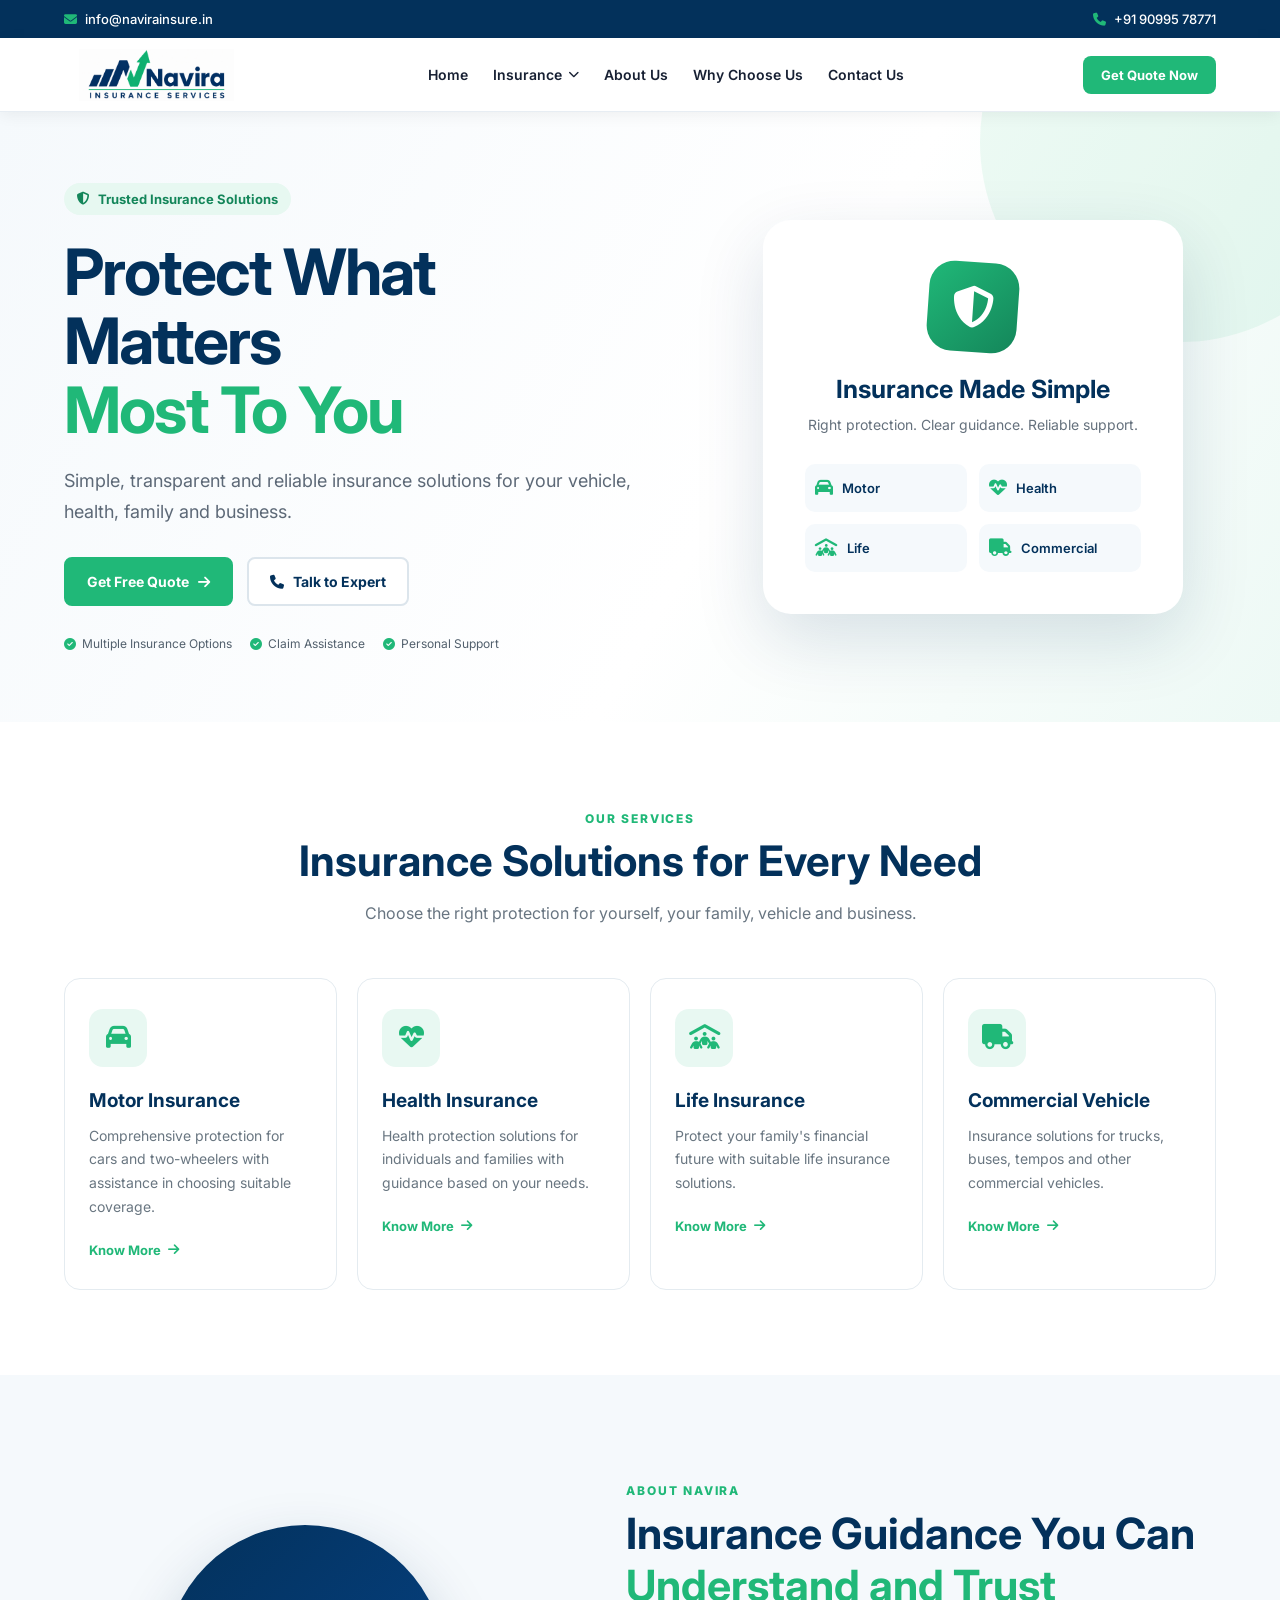
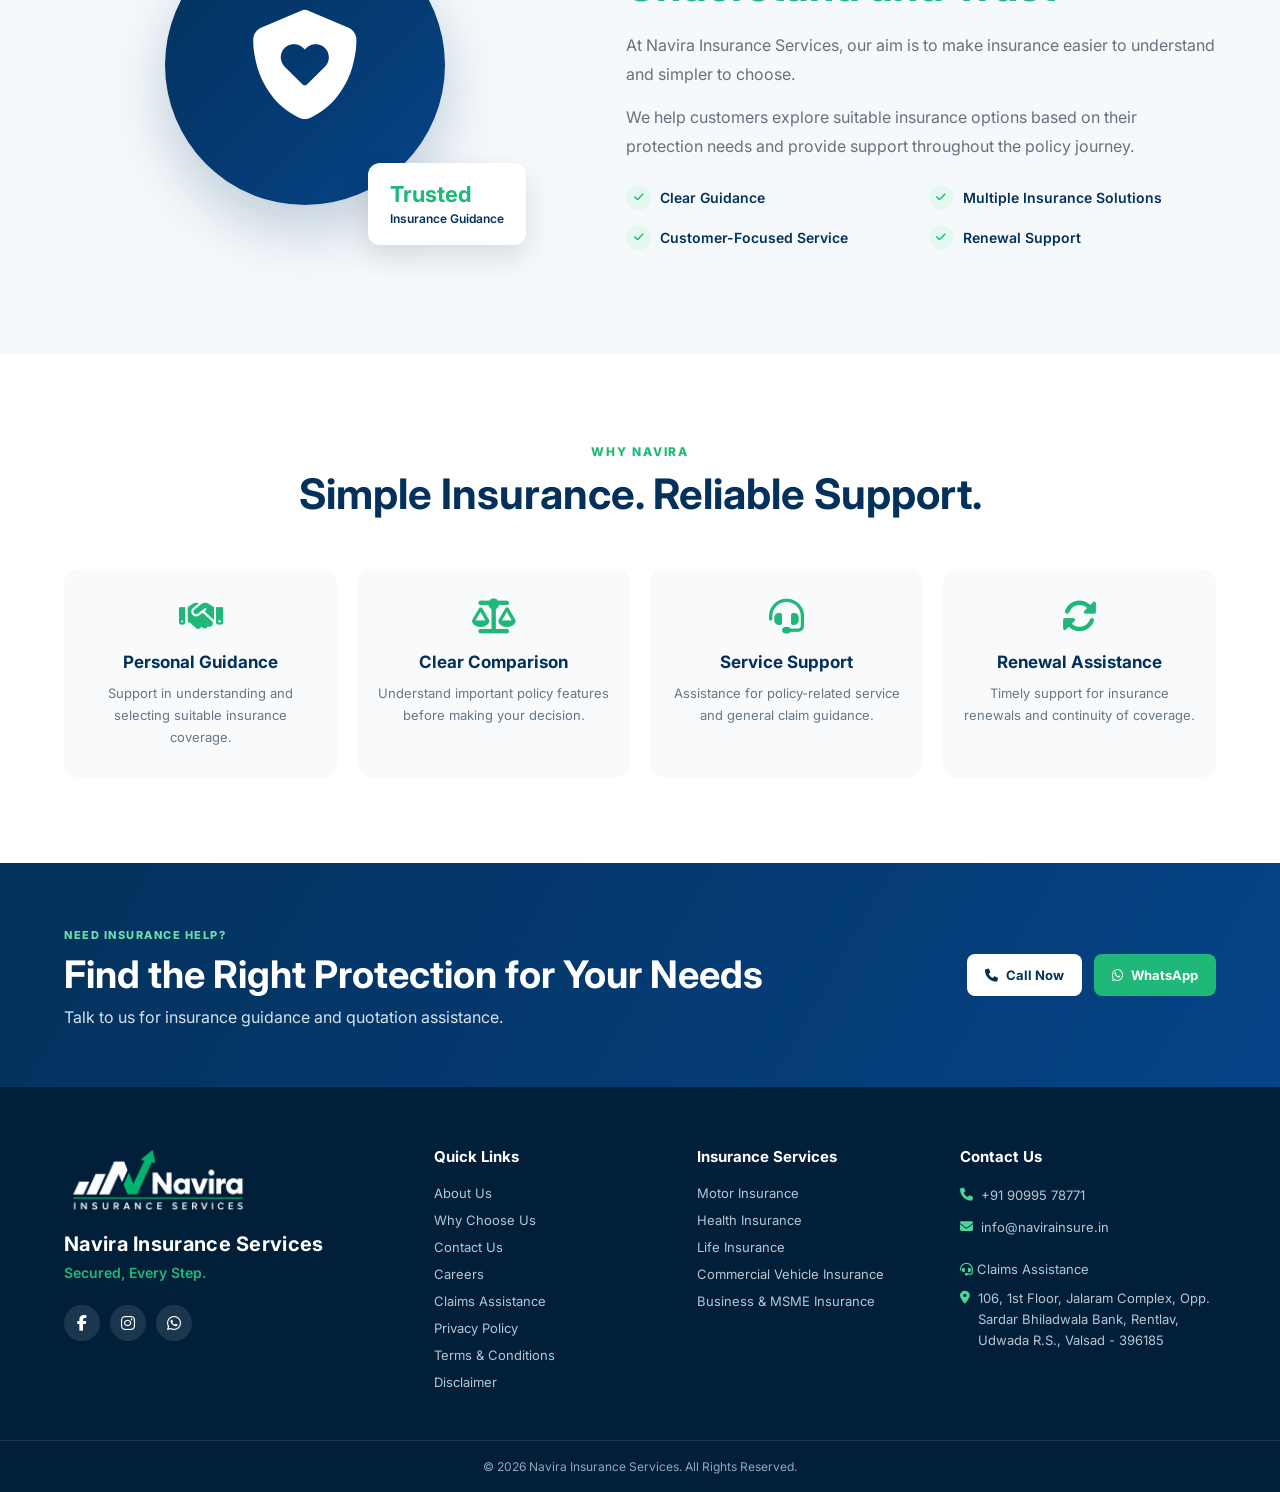
==== index.html @ 05fbe4e9 "Update index.html" ====
<!DOCTYPE html>
<html lang="en">

<head>

  <meta charset="UTF-8">

  <meta
    name="viewport"
    content="width=device-width, initial-scale=1.0"
  >

  <title>
    Navira Insurance | Secured, Every Step.
  </title>

  <meta
    name="description"
    content="Navira Insurance Services provides Motor, Health, Life and Commercial Vehicle Insurance solutions."
  >


  <!-- Google Font -->

  <link
    href="https://fonts.googleapis.com/css2?family=Inter:wght@400;500;600;700;800&display=swap"
    rel="stylesheet"
  >


  <!-- Font Awesome -->

  <link
    rel="stylesheet"
    href="https://cdnjs.cloudflare.com/ajax/libs/font-awesome/6.6.0/css/all.min.css"
  >

<link rel="icon"
      type="image/png"
      href="images/favicon.png">

  <!-- CSS -->

  <link
    rel="stylesheet"
    href="css/style.css"
  >

</head>


<body>


<!-- ==================================================
     FIXED HEADER WRAPPER
================================================== -->

<div class="header-wrapper">


  <!-- TOP CONTACT BAR -->

  <div class="topbar">

    <div class="container topbar-inner">


      <a
        href="mailto:info@navirainsure.in"
        class="top-contact"
      >

        <i class="fa-solid fa-envelope"></i>

        <span>
          info@navirainsure.in
        </span>

      </a>


      <a
        href="tel:+919099578771"
        class="top-contact"
      >

        <i class="fa-solid fa-phone"></i>

        <span>
          +91 90995 78771
        </span>

      </a>


    </div>

  </div>



  <!-- MAIN HEADER -->

  <header class="main-header">

    <div class="container navbar">


      <!-- LOGO -->

      <a href="index.html" class="logo">
<img src="images/navira_header_logo.png" alt="Navira Insurance Services">
 </a>



      <!-- NAVIGATION -->

      <nav class="nav-links" id="navLinks">


        <a href="index.html">
          Home
        </a>



        <!-- INSURANCE DROPDOWN -->

        <div class="nav-dropdown">


          <button class="dropdown-title">

            Insurance

            <i class="fa-solid fa-chevron-down"></i>

          </button>


          <div class="dropdown-menu">

            <a href="motor-insurance.html">
              Motor Insurance
            </a>

            <a href="health-insurance.html">
              Health Insurance
            </a>

            <a href="life-insurance.html">
              Life Insurance
            </a>

            <a href="commercial-vehicle-insurance">
              Commercial Vehicle Insurance
            </a>

<a href="business-insurance">
              Business Insurance
            </a>

          </div>


        </div>



        <a href="about.html">
          About Us
        </a>


        <a href="why-choose-us.html">
          Why Choose Us
        </a>


        <a href="contact.html">
          Contact Us
        </a>


      </nav>



      <!-- RIGHT SIDE -->

      <div class="header-actions">


        <button
          class="quote-btn"
          id="openQuote"
        >

          Get Quote Now

        </button>


        <button
          class="menu-btn"
          id="menuBtn"
          aria-label="Open Menu"
        >

          <i class="fa-solid fa-bars"></i>

        </button>


      </div>


    </div>

  </header>


</div>



<!-- MOBILE OVERLAY -->

<div
  class="menu-overlay"
  id="menuOverlay"
></div>



<!-- ==================================================
     HERO SECTION
================================================== -->

<section
  class="hero"
  id="home"
>


  <div class="container hero-container">


    <!-- HERO TEXT -->

    <div class="hero-content">


      <div class="hero-badge">

        <i class="fa-solid fa-shield-halved"></i>

        Trusted Insurance Solutions

      </div>


      <h1>

        Protect What Matters

        <span>
          Most To You
        </span>

      </h1>


      <p>

        Simple, transparent and reliable insurance solutions
        for your vehicle, health, family and business.

      </p>



      <div class="hero-buttons">


        <button
          class="primary-btn"
          id="heroQuoteBtn"
        >

          Get Free Quote

          <i class="fa-solid fa-arrow-right"></i>

        </button>


        <a
          href="tel:+919099578771"
          class="secondary-btn"
        >

          <i class="fa-solid fa-phone"></i>

          Talk to Expert

        </a>


      </div>



      <!-- TRUST ITEMS -->

      <div class="hero-trust">


        <div>

          <i class="fa-solid fa-circle-check"></i>

          Multiple Insurance Options

        </div>


        <div>

          <i class="fa-solid fa-circle-check"></i>

          Claim Assistance

        </div>


        <div>

          <i class="fa-solid fa-circle-check"></i>

          Personal Support

        </div>


      </div>


    </div>



    <!-- HERO VISUAL -->

    <div class="hero-visual">


      <div class="shield-card">

        <div class="shield-icon">

          <i class="fa-solid fa-shield-halved"></i>

        </div>


        <h2>
          Insurance Made Simple
        </h2>


        <p>
          Right protection. Clear guidance. Reliable support.
        </p>


        <div class="mini-features">


          <div>

            <i class="fa-solid fa-car"></i>

            <span>Motor</span>

          </div>


          <div>

            <i class="fa-solid fa-heart-pulse"></i>

            <span>Health</span>

          </div>


          <div>

            <i class="fa-solid fa-people-roof"></i>

            <span>Life</span>

          </div>


          <div>

            <i class="fa-solid fa-truck"></i>

            <span>Commercial</span>

          </div>


        </div>


      </div>


    </div>


  </div>


</section>



<!-- ==================================================
     INSURANCE SERVICES
================================================== -->

<section class="services-section" id="services">


  <div class="container">


    <div class="section-heading">


      <span>
        OUR SERVICES
      </span>


      <h2>
        Insurance Solutions for Every Need
      </h2>


      <p>
        Choose the right protection for yourself,
        your family, vehicle and business.
      </p>


    </div>



    <div class="service-grid">


      <!-- MOTOR -->

      <div class="service-card" id="motor">


        <div class="service-icon">

          <i class="fa-solid fa-car"></i>

        </div>


        <h3>
          Motor Insurance
        </h3>


        <p>
          Comprehensive protection for cars and two-wheelers
          with assistance in choosing suitable coverage.
        </p>


        <a href="#contact">

          Know More

          <i class="fa-solid fa-arrow-right"></i>

        </a>


      </div>



      <!-- HEALTH -->

      <div class="service-card" id="health">


        <div class="service-icon">

          <i class="fa-solid fa-heart-pulse"></i>

        </div>


        <h3>
          Health Insurance
        </h3>


        <p>
          Health protection solutions for individuals
          and families with guidance based on your needs.
        </p>


        <a href="#contact">

          Know More

          <i class="fa-solid fa-arrow-right"></i>

        </a>


      </div>



      <!-- LIFE -->

      <div class="service-card" id="life">


        <div class="service-icon">

          <i class="fa-solid fa-people-roof"></i>

        </div>


        <h3>
          Life Insurance
        </h3>


        <p>
          Protect your family's financial future
          with suitable life insurance solutions.
        </p>


        <a href="#contact">

          Know More

          <i class="fa-solid fa-arrow-right"></i>

        </a>


      </div>



      <!-- COMMERCIAL -->

      <div class="service-card" id="commercial">


        <div class="service-icon">

          <i class="fa-solid fa-truck"></i>

        </div>


        <h3>
          Commercial Vehicle
        </h3>


        <p>
          Insurance solutions for trucks, buses,
          tempos and other commercial vehicles.
        </p>


        <a href="#contact">

          Know More

          <i class="fa-solid fa-arrow-right"></i>

        </a>


      </div>


    </div>


  </div>


</section>



<!-- ==================================================
     ABOUT SECTION
================================================== -->

<section class="about-section" id="about">


  <div class="container about-container">


    <div class="about-visual">


      <div class="about-shield">

        <i class="fa-solid fa-shield-heart"></i>

      </div>


      <div class="experience-card">

        <strong>
          Trusted
        </strong>

        <span>
          Insurance Guidance
        </span>

      </div>


    </div>



    <div class="about-content">


      <span class="small-title">
        ABOUT NAVIRA
      </span>


      <h2>

        Insurance Guidance You Can

        <span>
          Understand and Trust
        </span>

      </h2>


      <p>

        At Navira Insurance Services, our aim is to make
        insurance easier to understand and simpler to choose.

      </p>


      <p>

        We help customers explore suitable insurance options
        based on their protection needs and provide support
        throughout the policy journey.

      </p>



      <div class="about-points">


        <div>

          <i class="fa-solid fa-check"></i>

          Clear Guidance

        </div>


        <div>

          <i class="fa-solid fa-check"></i>

          Multiple Insurance Solutions

        </div>


        <div>

          <i class="fa-solid fa-check"></i>

          Customer-Focused Service

        </div>


        <div>

          <i class="fa-solid fa-check"></i>

          Renewal Support

        </div>


      </div>


    </div>


  </div>


</section>



<!-- ==================================================
     WHY CHOOSE US
================================================== -->

<section class="why-section" id="why-us">


  <div class="container">


    <div class="section-heading">


      <span>
        WHY NAVIRA
      </span>


      <h2>
        Simple Insurance. Reliable Support.
      </h2>


    </div>



    <div class="why-grid">


      <div class="why-card">

        <i class="fa-solid fa-handshake"></i>

        <h3>
          Personal Guidance
        </h3>

        <p>
          Support in understanding and selecting
          suitable insurance coverage.
        </p>

      </div>



      <div class="why-card">

        <i class="fa-solid fa-scale-balanced"></i>

        <h3>
          Clear Comparison
        </h3>

        <p>
          Understand important policy features
          before making your decision.
        </p>

      </div>



      <div class="why-card">

        <i class="fa-solid fa-headset"></i>

        <h3>
          Service Support
        </h3>

        <p>
          Assistance for policy-related service
          and general claim guidance.
        </p>

      </div>



      <div class="why-card">

        <i class="fa-solid fa-rotate"></i>

        <h3>
          Renewal Assistance
        </h3>

        <p>
          Timely support for insurance renewals
          and continuity of coverage.
        </p>

      </div>


    </div>


  </div>


</section>



<!-- ==================================================
     CTA SECTION
================================================== -->

<section class="cta-section" id="contact">


  <div class="container cta-container">


    <div>


      <span>
        NEED INSURANCE HELP?
      </span>


      <h2>
        Find the Right Protection for Your Needs
      </h2>


      <p>
        Talk to us for insurance guidance and quotation assistance.
      </p>


    </div>



    <div class="cta-actions">


      <a
        href="tel:+919099578771"
        class="cta-call"
      >

        <i class="fa-solid fa-phone"></i>

        Call Now

      </a>


      <a
        href="https://wa.me/919099578771"
        class="cta-whatsapp"
      >

        <i class="fa-brands fa-whatsapp"></i>

        WhatsApp

      </a>


    </div>


  </div>


</section>



<!-- ==================================================
     FOOTER
================================================== -->

<footer class="footer">


  <div class="container footer-grid">


    <div class="footer-brand">


      <div class="footer-logo">
<img src="images/navira_footer_logo.png" alt="Navira Insurance Services">
      </div>

      <div class="footer-business-info">
        <h3>Navira Insurance Services</h3>
        <p class="footer-tagline">
          Secured, Every Step.
        </p>
      </div>


      <div class="social-links">


        <a href="https://facebook.com/navirainsure" aria-label="Facebook">

          <i class="fa-brands fa-facebook-f"></i>

        </a>


        <a href="https://instagram.com/navirainsure" aria-label="Instagram">

          <i class="fa-brands fa-instagram"></i>

        </a>


        <a
          href="https://wa.me/919099578771"
          aria-label="WhatsApp"
        >

          <i class="fa-brands fa-whatsapp"></i>

        </a>


      </div>


    </div>



    <div class="footer-column">


      <h3>
        Quick Links
      </h3>


      <a href="about.html">
        About Us
      </a>

      <a href="why-choose-us.html">
        Why Choose Us
      </a>

       <a href="contact.html">
        Contact Us
      </a>

      <a href="#career">
        Careers
      </a>

      <a href="claims-assistance.html">
        Claims Assistance
      </a>

      <a href=privacy-policy.html>
        Privacy Policy
      </a>

      <a href="terms-conditions.html">
        Terms & Conditions
      </a>

      <a href="disclaimer.html">
        Disclaimer
      </a>

    </div>

    <div class="footer-column">


      <h3>
        Insurance Services
      </h3>


      <a href="motor-insurance.html">
        Motor Insurance
      </a>

      <a href="health-insurance.html">
        Health Insurance
      </a>

      <a href="life-insurance.html">
        Life Insurance
      </a>

      <a href="commercial-vehicle-insurance.html">
        Commercial Vehicle Insurance
      </a>

      <a href="business-insurance.html">
        Business & MSME Insurance
      </a>

    </div>



    <div class="footer-column contact-column">


      <h3>
        Contact Us
      </h3>


      <p>

        <i class="fa-solid fa-phone"></i>

        +91 90995 78771

      </p>


      <p>

        <i class="fa-solid fa-envelope"></i>

        info@navirainsure.in

      </p>

      </p><a href="claims-assistance.html">

        <i class="fa-solid fa-headset"></i>

        Claims Assistance

      </a>

      <p>

        <i class="fa-solid fa-location-dot"></i>

        106, 1st Floor, Jalaram Complex, Opp. Sardar Bhiladwala Bank,
Rentlav, Udwada R.S., Valsad - 396185
      </p>

    </div>

    </div>

  <div class="footer-bottom">

    <div class="container">

      © 2026 Navira Insurance Services. All Rights Reserved.

    </div>

  </div>


</footer>



<!-- ==================================================
     QUOTE POPUP
================================================== -->

<div class="quote-popup" id="quotePopup">


  <div class="quote-box">


    <button
      class="close-popup"
      id="closeQuote"
    >

      <i class="fa-solid fa-xmark"></i>

    </button>


    <div class="popup-icon">

      <i class="fa-solid fa-shield-halved"></i>

    </div>


    <h2>
      Get Insurance Quote
    </h2>


    <p>
      Enter your details and insurance requirement.
    </p>



    <form id="quoteForm">


      <input
        type="text"
        placeholder="Full Name"
        required
      >


      <input
        type="tel"
        placeholder="Mobile Number"
        required
      >


      <select required>

        <option value="">
          Select Insurance Type
        </option>

        <option>
          Motor Insurance
        </option>

        <option>
          Health Insurance
        </option>

        <option>
          Life Insurance
        </option>

        <option>
          Commercial Vehicle Insurance
        </option>

      </select>


      <textarea
        placeholder="Message"
        rows="4"
      ></textarea>


      <button
        type="submit"
        class="submit-btn"
      >

        Submit Request

      </button>


    </form>


  </div>


</div>



<!-- JAVASCRIPT -->

<script src="js/main.js"></script>


</body>

  </html>
---- css/style.css ----
/* ==================================================
   RESET
================================================== */

* {
  margin: 0;
  padding: 0;
  box-sizing: border-box;
}


html {
  scroll-behavior: smooth;
  overflow-x: hidden;
}


body {
  font-family: "Inter", sans-serif;
  color: #172033;
  background: #ffffff;
  overflow-x: hidden;

  /* Fixed topbar + header space */
  padding-top: 112px;
}


body.menu-open {
  overflow: hidden;
}


.container {
  width: 90%;
  max-width: 1180px;
  margin: auto;
}


/* ==================================================
   COLORS

   Navy Blue : #03315b
   Logo Blue : #064387
   Green     : #20b878
   Light BG  : #f5f9fc
================================================== */


/* ==================================================
   FIXED HEADER
================================================== */

.header-wrapper {
  position: fixed;
  top: 0;
  left: 0;

  width: 100%;

  z-index: 2000;

  background: #ffffff;
}


/* ==================================================
   TOP BAR
================================================== */

.topbar {
  height: 38px;

  background: #03315b;

  display: flex;
  align-items: center;
}


.topbar-inner {
  height: 100%;

  display: flex;
  justify-content: space-between;
  align-items: center;
}


.top-contact {
  display: flex;
  align-items: center;
  gap: 8px;

  color: #ffffff;

  text-decoration: none;

  font-size: 13px;

  font-weight: 500;
}


.top-contact i {
  color: #20b878;
}


/* ==================================================
   MAIN HEADER
================================================== */

.main-header {
  height: 74px;

  background: #ffffff;

  border-bottom: 1px solid #e7edf3;

  box-shadow:
    0 3px 15px rgba(0, 0, 0, 0.06);
}


.navbar {
  height: 100%;

  display: flex;

  align-items: center;

  justify-content: space-between;

  gap: 25px;
}


/* ==================================================
   LOGO
================================================== */

.logo {
  display: flex;

  flex-direction: column;

  justify-content: center;

  text-decoration: none;

  line-height: 1;

  min-width: 185px;
}


.logo img {
  max-width: 190px;
  max-height: 52px;
  object-fit: contain;
}


.logo-main {
  color: #064387;

  font-size: 25px;

  font-weight: 800;

  letter-spacing: 1px;
}


.logo-sub {
  color: #20b878;

  font-size: 9px;

  font-weight: 700;

  letter-spacing: 1.8px;

  margin-top: 5px;
}


/* ==================================================
   NAVIGATION
================================================== */

.nav-links {
  display: flex;

  align-items: center;

  gap: 25px;
}


.nav-links > a,
.dropdown-title {
  color: #172033;

  font-size: 14px;

  font-weight: 600;

  text-decoration: none;

  background: none;

  border: none;

  font-family: inherit;

  cursor: pointer;

  transition: color 0.3s ease;
}


.nav-links > a:hover,
.dropdown-title:hover {
  color: #20b878;
}


/* ==================================================
   DROPDOWN
================================================== */

.nav-dropdown {
  position: relative;
}


.dropdown-title {
  display: flex;

  align-items: center;

  gap: 6px;
}


.dropdown-title i {
  font-size: 11px;

  transition: transform 0.3s ease;
}


.dropdown-menu {
  position: absolute;

  top: calc(100% + 22px);

  left: 0;

  min-width: 240px;

  padding: 8px;

  background: #ffffff;

  border: 1px solid #e6edf2;

  border-radius: 10px;

  box-shadow:
    0 12px 35px rgba(3, 49, 91, 0.14);

  opacity: 0;

  visibility: hidden;

  transform: translateY(8px);

  transition: 0.25s ease;
}


.dropdown-menu::before {
  content: "";

  position: absolute;

  top: -24px;

  left: 0;

  width: 100%;

  height: 24px;
}


.dropdown-menu a {
  display: block;

  padding: 11px 12px;

  color: #172033;

  font-size: 13px;

  font-weight: 500;

  text-decoration: none;

  border-radius: 6px;

  transition: 0.25s ease;
}


.dropdown-menu a:hover {
  background: #edf9f5;

  color: #20b878;

  padding-left: 16px;
}


@media (min-width: 769px) {

  .nav-dropdown:hover .dropdown-menu {
    opacity: 1;

    visibility: visible;

    transform: translateY(0);
  }


  .nav-dropdown:hover .dropdown-title i {
    transform: rotate(180deg);
  }

}


/* ==================================================
   HEADER ACTIONS
================================================== */

.header-actions {
  display: flex;

  align-items: center;

  gap: 12px;
}


.quote-btn {
  background: #20b878;

  color: #ffffff;

  border: none;

  padding: 11px 18px;

  border-radius: 8px;

  font-family: inherit;

  font-size: 13px;

  font-weight: 700;

  white-space: nowrap;

  cursor: pointer;

  transition: 0.3s ease;
}


.quote-btn:hover {
  background: #15945f;

  transform: translateY(-1px);
}


.menu-btn {
  display: none;

  background: transparent;

  border: none;

  color: #064387;

  font-size: 24px;

  cursor: pointer;
}


/* ==================================================
   MENU OVERLAY
================================================== */

.menu-overlay {
  position: fixed;

  inset: 0;

  background:
    rgba(0, 0, 0, 0.45);

  z-index: 1900;

  opacity: 0;

  visibility: hidden;

  transition: 0.3s ease;
}


.menu-overlay.active {
  opacity: 1;

  visibility: visible;
}


/* ==================================================
   HERO
================================================== */

.hero {
  min-height: 610px;

  display: flex;

  align-items: center;

  background:
    linear-gradient(
      120deg,
      #f5f9fc 0%,
      #ffffff 58%,
      #edf9f5 100%
    );

  padding: 70px 0;

  position: relative;

  overflow: hidden;
}


.hero::before {
  content: "";

  position: absolute;

  width: 400px;

  height: 400px;

  border-radius: 50%;

  background:
    rgba(32, 184, 120, 0.08);

  top: -170px;

  right: -100px;
}


.hero-container {
  display: grid;

  grid-template-columns: 1.1fr 0.9fr;

  align-items: center;

  gap: 70px;
}


.hero-content {
  position: relative;

  z-index: 2;
}


.hero-badge {
  display: inline-flex;

  align-items: center;

  gap: 8px;

  padding: 8px 13px;

  background: #e7f8f1;

  color: #14865a;

  border-radius: 50px;

  font-size: 13px;

  font-weight: 700;

  margin-bottom: 22px;
}


.hero-content h1 {
  font-size: clamp(42px, 5vw, 66px);

  line-height: 1.08;

  color: #03315b;

  letter-spacing: -2px;

  margin-bottom: 22px;
}


.hero-content h1 span {
  color: #20b878;

  display: block;
}


.hero-content > p {
  max-width: 600px;

  font-size: 18px;

  line-height: 1.7;

  color: #5d6977;

  margin-bottom: 30px;
}


.hero-buttons {
  display: flex;

  flex-wrap: wrap;

  gap: 14px;

  margin-bottom: 30px;
}


.primary-btn,
.secondary-btn {
  display: inline-flex;

  align-items: center;

  justify-content: center;

  gap: 9px;

  padding: 14px 21px;

  border-radius: 8px;

  font-family: inherit;

  font-size: 14px;

  font-weight: 700;

  cursor: pointer;

  text-decoration: none;

  transition: 0.3s ease;
}


.primary-btn {
  background: #20b878;

  color: #ffffff;

  border: 2px solid #20b878;
}


.primary-btn:hover {
  background: #15945f;

  border-color: #15945f;
}


.secondary-btn {
  background: #ffffff;

  color: #03315b;

  border: 2px solid #dce5ec;
}


.secondary-btn:hover {
  border-color: #20b878;

  color: #20b878;
}


.hero-trust {
  display: flex;

  flex-wrap: wrap;

  gap: 18px;
}


.hero-trust div {
  display: flex;

  align-items: center;

  gap: 6px;

  font-size: 12px;

  color: #52606d;
}


.hero-trust i {
  color: #20b878;
}


/* HERO VISUAL */

.hero-visual {
  display: flex;

  align-items: center;

  justify-content: center;
}


.shield-card {
  width: 100%;

  max-width: 420px;

  background: #ffffff;

  padding: 42px;

  border-radius: 28px;

  text-align: center;

  box-shadow:
    0 25px 70px rgba(3, 49, 91, 0.14);

  position: relative;
}


.shield-icon {
  width: 90px;

  height: 90px;

  margin: 0 auto 22px;

  display: flex;

  align-items: center;

  justify-content: center;

  border-radius: 25px;

  background:
    linear-gradient(
      135deg,
      #20b878,
      #14865a
    );

  color: #ffffff;

  font-size: 42px;

  transform: rotate(4deg);
}


.shield-card h2 {
  color: #03315b;

  font-size: 25px;

  margin-bottom: 10px;
}


.shield-card > p {
  color: #65717d;

  font-size: 14px;

  line-height: 1.6;

  margin-bottom: 28px;
}


.mini-features {
  display: grid;

  grid-template-columns:
    repeat(2, 1fr);

  gap: 12px;
}


.mini-features div {
  padding: 15px 10px;

  background: #f5f9fc;

  border-radius: 10px;

  display: flex;

  align-items: center;

  gap: 9px;

  color: #03315b;

  font-size: 13px;

  font-weight: 600;
}


.mini-features i {
  color: #20b878;

  font-size: 18px;
}


/* ==================================================
   COMMON SECTION
================================================== */

.services-section,
.why-section {
  padding: 85px 0;
}


.section-heading {
  text-align: center;

  max-width: 700px;

  margin: 0 auto 50px;
}


.section-heading > span,
.small-title {
  display: inline-block;

  color: #20b878;

  font-size: 12px;

  font-weight: 800;

  letter-spacing: 1.8px;

  margin-bottom: 10px;
}


.section-heading h2 {
  color: #03315b;

  font-size: clamp(30px, 4vw, 42px);

  line-height: 1.2;

  margin-bottom: 14px;
}


.section-heading p {
  color: #687581;

  line-height: 1.7;
}


/* ==================================================
   SERVICE CARDS
================================================== */

.services-section {
  background: #ffffff;
}


.service-grid {
  display: grid;

  grid-template-columns:
    repeat(4, 1fr);

  gap: 20px;
}


.service-card {
  background: #ffffff;

  border: 1px solid #e4ebf0;

  padding: 30px 24px;

  border-radius: 16px;

  transition: 0.3s ease;
}


.service-card:hover {
  transform: translateY(-7px);

  border-color: #bdebd8;

  box-shadow:
    0 18px 40px rgba(3, 49, 91, 0.1);
}


.service-icon {
  width: 58px;

  height: 58px;

  display: flex;

  align-items: center;

  justify-content: center;

  background: #e8f8f2;

  color: #20b878;

  border-radius: 14px;

  font-size: 25px;

  margin-bottom: 22px;
}


.service-card h3 {
  color: #03315b;

  font-size: 19px;

  margin-bottom: 12px;
}


.service-card p {
  color: #697681;

  font-size: 14px;

  line-height: 1.7;

  margin-bottom: 20px;
}


.service-card a {
  display: inline-flex;

  align-items: center;

  gap: 7px;

  color: #20b878;

  text-decoration: none;

  font-size: 13px;

  font-weight: 700;
}


/* ==================================================
   ABOUT
================================================== */

.about-section {
  padding: 90px 0;

  background: #f5f9fc;
}


.about-container {
  display: grid;

  grid-template-columns: 0.9fr 1.1fr;

  align-items: center;

  gap: 80px;
}


.about-visual {
  min-height: 400px;

  display: flex;

  align-items: center;

  justify-content: center;

  position: relative;
}


.about-shield {
  width: 280px;

  height: 280px;

  display: flex;

  align-items: center;

  justify-content: center;

  border-radius: 50%;

  background:
    linear-gradient(
      135deg,
      #03315b,
      #064387
    );

  color: #ffffff;

  font-size: 110px;

  box-shadow:
    0 25px 60px rgba(3, 49, 91, 0.22);
}


.experience-card {
  position: absolute;

  bottom: 20px;

  right: 20px;

  background: #ffffff;

  padding: 18px 22px;

  border-radius: 12px;

  box-shadow:
    0 12px 30px rgba(0, 0, 0, 0.12);
}


.experience-card strong {
  display: block;

  color: #20b878;

  font-size: 22px;
}


.experience-card span {
  color: #03315b;

  font-size: 12px;

  font-weight: 600;
}


.about-content h2 {
  color: #03315b;

  font-size: clamp(30px, 4vw, 43px);

  line-height: 1.2;

  margin-bottom: 20px;
}


.about-content h2 span {
  color: #20b878;
}


.about-content p {
  color: #65717d;

  line-height: 1.8;

  margin-bottom: 14px;
}


.about-points {
  display: grid;

  grid-template-columns:
    repeat(2, 1fr);

  gap: 15px;

  margin-top: 25px;
}


.about-points div {
  display: flex;

  align-items: center;

  gap: 9px;

  color: #03315b;

  font-size: 14px;

  font-weight: 600;
}


.about-points i {
  width: 25px;

  height: 25px;

  display: flex;

  align-items: center;

  justify-content: center;

  background: #e5f8f0;

  color: #20b878;

  border-radius: 50%;

  font-size: 11px;
}


/* ==================================================
   WHY US
================================================== */

.why-section {
  background: #ffffff;
}


.why-grid {
  display: grid;

  grid-template-columns:
    repeat(4, 1fr);

  gap: 20px;
}


.why-card {
  text-align: center;

  padding: 30px 20px;

  background: #f8fafc;

  border-radius: 15px;
}


.why-card > i {
  font-size: 35px;

  color: #20b878;

  margin-bottom: 18px;
}


.why-card h3 {
  color: #03315b;

  margin-bottom: 10px;

  font-size: 17px;
}


.why-card p {
  color: #697681;

  font-size: 13px;

  line-height: 1.7;
}


/* ==================================================
   CTA
================================================== */

.cta-section {
  padding: 60px 0;

  background:
    linear-gradient(
      120deg,
      #03315b,
      #064387
    );

  color: #ffffff;
}


.cta-container {
  display: flex;

  align-items: center;

  justify-content: space-between;

  gap: 40px;
}


.cta-container span {
  color: #68e0ae;

  font-size: 11px;

  font-weight: 800;

  letter-spacing: 1.5px;
}


.cta-container h2 {
  font-size: clamp(27px, 4vw, 38px);

  margin: 8px 0 10px;
}


.cta-container p {
  color: #d5e3ee;
}


.cta-actions {
  display: flex;

  gap: 12px;

  flex-shrink: 0;
}


.cta-call,
.cta-whatsapp {
  display: inline-flex;

  align-items: center;

  gap: 8px;

  padding: 13px 18px;

  border-radius: 8px;

  text-decoration: none;

  font-size: 13px;

  font-weight: 700;
}


.cta-call {
  background: #ffffff;

  color: #03315b;
}


.cta-whatsapp {
  background: #20b878;

  color: #ffffff;
}


/* ==================================================
   FOOTER
================================================== */

.footer {
  background: #021f3a;

  color: #ffffff;
}


.footer-grid {
  display: grid;

  grid-template-columns:
    1.5fr 1fr 1fr 1.2fr;

  gap: 50px;

  padding-top: 60px;

  padding-bottom: 50px;
}


.footer-logo {
  display: flex;

  flex-direction: column;

  margin-bottom: 18px;
}

.footer-logo img {
    width: 190px;
    height: auto;
    display: block;
    object-fit: contain;
}

.footer-business-info {
  margin-top: 18px;
}

.footer-business-info h3 {
  margin: 0;
  color: #ffffff;
  font-size: 20px;
  font-weight: 700;
  letter-spacing: 0.3px;
}

.footer-business-info .footer-tagline {
  margin: 4px 0 0;
  color: #20B878;
  font-size: 14px;
  font-weight: 600;
}

.footer-description {
  margin-top: 18px;
  color: #B9C6D0;
  line-height: 1.7;
}

.footer-brand p {
  color: #b7c6d3;

  font-size: 13px;

  line-height: 1.8;

  max-width: 320px;
}


.social-links {
  display: flex;

  gap: 10px;

  margin-top: 20px;
}


.social-links a {
  width: 36px;

  height: 36px;

  display: flex;

  align-items: center;

  justify-content: center;

  border-radius: 50%;

  background:
    rgba(255, 255, 255, 0.1);

  color: #ffffff;

  text-decoration: none;

  transition: 0.3s;
}


.social-links a:hover {
  background: #20b878;
}


.footer-column {
  display: flex;

  flex-direction: column;

  gap: 11px;
}


.footer-column h3 {
  font-size: 15px;

  margin-bottom: 8px;
}


.footer-column a {
  color: #b7c6d3;

  font-size: 13px;

  text-decoration: none;
}


.footer-column a:hover {
  color: #4ed39b;
}


.contact-column p {
  display: flex;

  gap: 8px;

  color: #b7c6d3;

  font-size: 13px;

  line-height: 1.6;
}


.contact-column i {
  color: #4ed39b;

  margin-top: 3px;
}


.footer-bottom {
  border-top:
    1px solid rgba(255, 255, 255, 0.1);

  padding: 18px 0;

  color: #93a7b8;

  font-size: 12px;

  text-align: center;
}

.footer-contact a {
  display: flex;
  align-items: flex-start;
  gap: 12px;
}


/* ==================================================
   QUOTE POPUP
================================================== */

.quote-popup {
  position: fixed;

  inset: 0;

  background:
    rgba(0, 20, 40, 0.72);

  display: flex;

  align-items: center;

  justify-content: center;

  padding: 20px;

  z-index: 5000;

  opacity: 0;

  visibility: hidden;

  transition: 0.3s ease;
}


.quote-popup.show {
  opacity: 1;

  visibility: visible;
}


.quote-box {
  width: 100%;

  max-width: 430px;

  max-height: 90vh;

  overflow-y: auto;

  background: #ffffff;

  padding: 32px;

  border-radius: 18px;

  text-align: center;

  position: relative;

  transform: translateY(20px);

  transition: 0.3s ease;
}


.quote-popup.show .quote-box {
  transform: translateY(0);
}


.close-popup {
  position: absolute;

  top: 15px;

  right: 15px;

  width: 34px;

  height: 34px;

  border: none;

  border-radius: 50%;

  background: #f0f4f7;

  color: #03315b;

  cursor: pointer;
}


.popup-icon {
  width: 58px;

  height: 58px;

  margin: 0 auto 15px;

  display: flex;

  align-items: center;

  justify-content: center;

  border-radius: 15px;

  background: #e5f8f0;

  color: #20b878;

  font-size: 26px;
}


.quote-box h2 {
  color: #03315b;

  margin-bottom: 7px;
}


.quote-box > p {
  color: #6a7783;

  font-size: 13px;

  margin-bottom: 22px;
}


.quote-box form {
  display: flex;

  flex-direction: column;

  gap: 12px;
}


.quote-box input,
.quote-box select,
.quote-box textarea {
  width: 100%;

  padding: 13px 14px;

  border: 1px solid #dce5ec;

  border-radius: 8px;

  font-family: inherit;

  font-size: 13px;

  outline: none;
}


.quote-box input:focus,
.quote-box select:focus,
.quote-box textarea:focus {
  border-color: #20b878;
}


.submit-btn {
  padding: 14px;

  background: #20b878;

  color: #ffffff;

  border: none;

  border-radius: 8px;

  font-family: inherit;

  font-weight: 700;

  cursor: pointer;
}


/* ==================================================
   TABLET
================================================== */

@media (max-width: 1000px) {

  .nav-links {
    gap: 15px;
  }


  .nav-links > a,
  .dropdown-title {
    font-size: 12px;
  }


  .service-grid,
  .why-grid {
    grid-template-columns:
      repeat(2, 1fr);
  }


  .footer-grid {
    grid-template-columns:
      repeat(2, 1fr);
  }

}


/* ==================================================
   MOBILE
================================================== */

@media (max-width: 768px) {


  body {
    padding-top: 104px;
  }


  /* TOP BAR */

  .topbar {
    height: 36px;
  }


  .top-contact {
    font-size: 10px;

    gap: 5px;
  }


  .top-contact i {
    font-size: 12px;
  }


  /* HEADER */

  .main-header {
    height: 68px;
  }


  .navbar {
    width: 94%;

    gap: 8px;
  }


  .logo {
    min-width: auto;
  }


  .logo-main {
    font-size: 20px;
  }


  .logo-sub {
    font-size: 6px;

    letter-spacing: 1.1px;
  }


  .quote-btn {
    padding: 9px 10px;

    font-size: 11px;
  }


  .menu-btn {
    display: block;
  }


  /* MOBILE NAV */

  .nav-links {
    position: fixed;

    top: 104px;

    left: -100%;

    width: min(82%, 310px);

    height: calc(100vh - 104px);

    background: #03315b;

    padding: 25px 22px;

    display: flex;

    flex-direction: column;

    align-items: stretch;

    gap: 6px;

    overflow-y: auto;

    transition: left 0.35s ease;

    z-index: 2200;
  }


  .nav-links.show {
    left: 0;
  }


  .nav-links > a,
  .dropdown-title {
    width: 100%;

    color: #ffffff;

    font-size: 15px;

    padding: 13px 0;

    text-align: left;
  }


  .dropdown-title {
    justify-content: space-between;
  }


  /* MOBILE DROPDOWN */

  .dropdown-menu {
    position: static;

    min-width: 100%;

    max-height: 0;

    padding: 0;

    background: rgba(255, 255, 255, 0.07);

    border: none;

    border-radius: 7px;

    box-shadow: none;

    opacity: 1;

    visibility: visible;

    transform: none;

    overflow: hidden;

    transition: max-height 0.35s ease;
  }


  .nav-dropdown.active .dropdown-menu {
    max-height: 300px;

    padding: 5px 0;
  }


  .dropdown-menu a {
    color: #ffffff;

    padding: 11px 14px;

    font-size: 13px;
  }


  .dropdown-menu a:hover {
    color: #4ed39b;

    background:
      rgba(255, 255, 255, 0.05);

    padding-left: 17px;
  }


  .nav-dropdown.active
  .dropdown-title i {
    transform: rotate(180deg);
  }


  /* HERO */

  .hero {
    min-height: auto;

    padding: 55px 0 65px;
  }


  .hero-container {
    grid-template-columns: 1fr;

    gap: 45px;

    text-align: center;
  }


  .hero-content h1 {
    font-size: 42px;

    letter-spacing: -1.2px;
  }


  .hero-content > p {
    font-size: 16px;
  }


  .hero-buttons,
  .hero-trust {
    justify-content: center;
  }


  .shield-card {
    max-width: 390px;

    padding: 32px 22px;
  }


  /* SERVICES */

  .services-section,
  .why-section,
  .about-section {
    padding: 65px 0;
  }


  .service-grid,
  .why-grid {
    grid-template-columns: 1fr;
  }


  /* ABOUT */

  .about-container {
    grid-template-columns: 1fr;

    gap: 40px;
  }


  .about-visual {
    min-height: 320px;
  }


  .about-shield {
    width: 230px;

    height: 230px;

    font-size: 85px;
  }


  .experience-card {
    right: 5px;
  }


  .about-points {
    grid-template-columns: 1fr;
  }


  /* CTA */

  .cta-container {
    flex-direction: column;

    text-align: center;
  }


  .cta-actions {
    justify-content: center;
  }


  /* FOOTER */

  .footer-grid {
    grid-template-columns: 1fr;

    gap: 35px;
  }


}


/* ==================================================
   SMALL MOBILE
================================================== */

@media (max-width: 430px) {

  .top-contact span {
    font-size: 9px;
  }


  .logo-main {
    font-size: 18px;
  }


  .logo-sub {
    letter-spacing: 0.8px;
  }


  .quote-btn {
    padding: 8px;

    font-size: 10px;
  }


  .hero-content h1 {
    font-size: 36px;
  }


  .hero-buttons {
    flex-direction: column;
  }


  .primary-btn,
  .secondary-btn {
    width: 100%;
  }


  .hero-trust {
    flex-direction: column;

    align-items: center;
  }


  .mini-features {
    grid-template-columns: 1fr;
  }


  .cta-actions {
    flex-direction: column;

    width: 100%;
  }


  .cta-call,
  .cta-whatsapp {
    justify-content: center;
  }

}
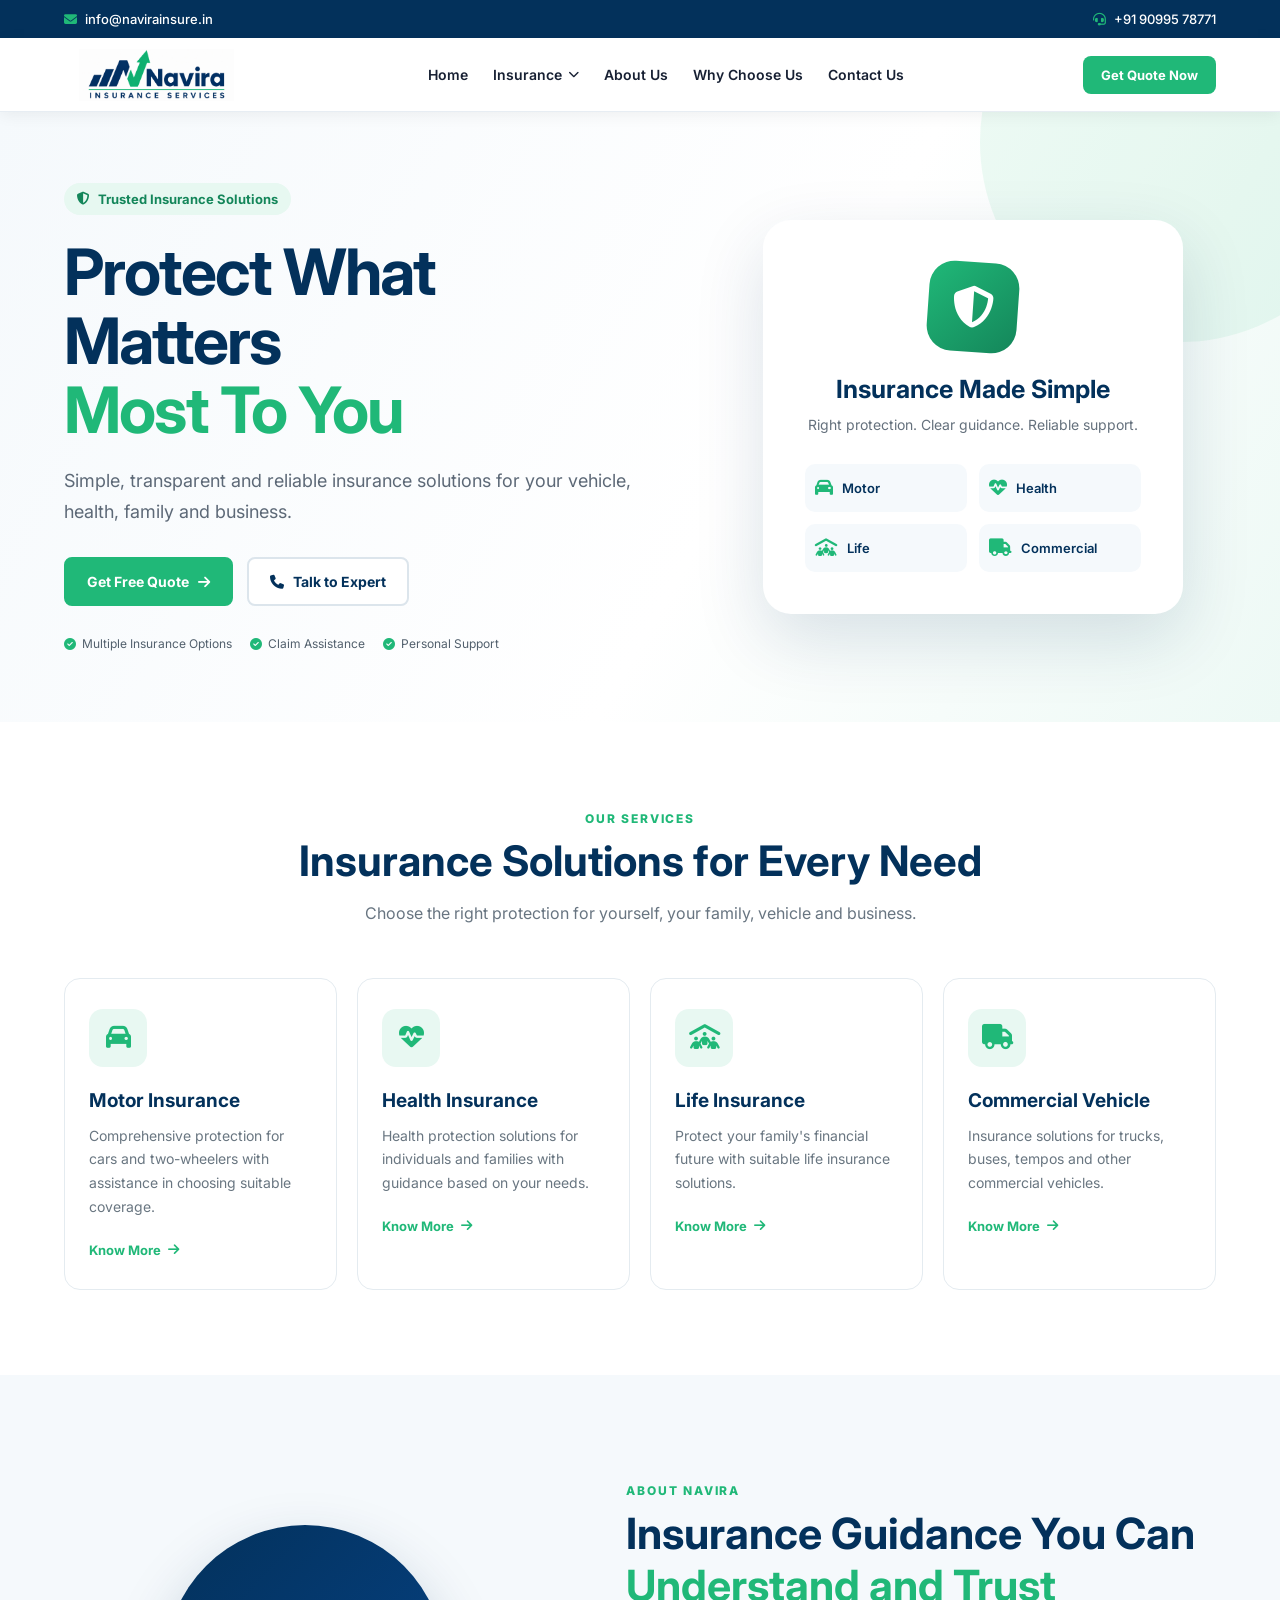
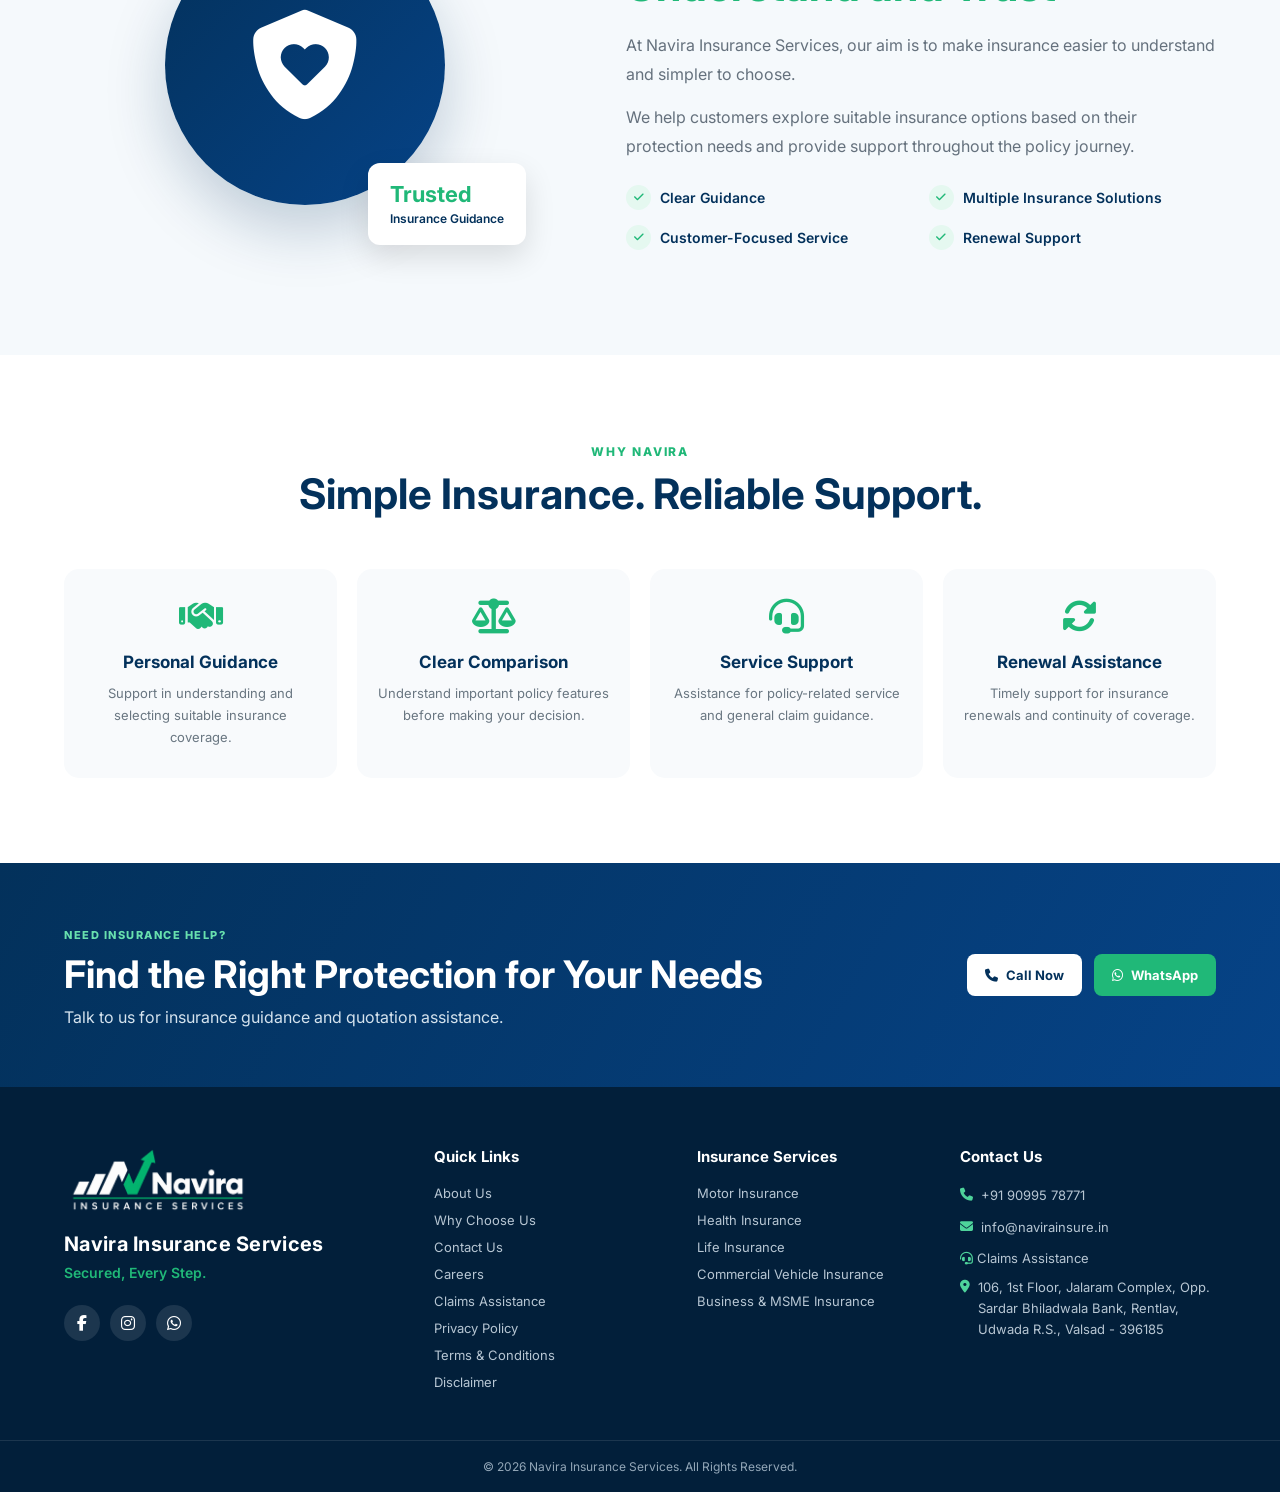
==== commit 2452cf42: "Replace phone icon with headset icon in index.html" ====
--- a/index.html
+++ b/index.html
@@ -85,7 +85,7 @@
         class="top-contact"
       >
 
-        <i class="fa-solid fa-phone"></i>
+        <i class="fa-solid fa-headset"></i>
 
         <span>
           +91 90995 78771
@@ -1080,7 +1080,7 @@
 
       </p>
 
-      </p><a href="claims-assistance.html">
+      <a href="claims-assistance.html">
 
         <i class="fa-solid fa-headset"></i>
 
--- a/css/style.css
+++ b/css/style.css
@@ -1428,12 +1428,6 @@
   text-align: center;
 }
 
-.footer-contact a {
-  display: flex;
-  align-items: flex-start;
-  gap: 12px;
-}
-
 
 /* ==================================================
    QUOTE POPUP
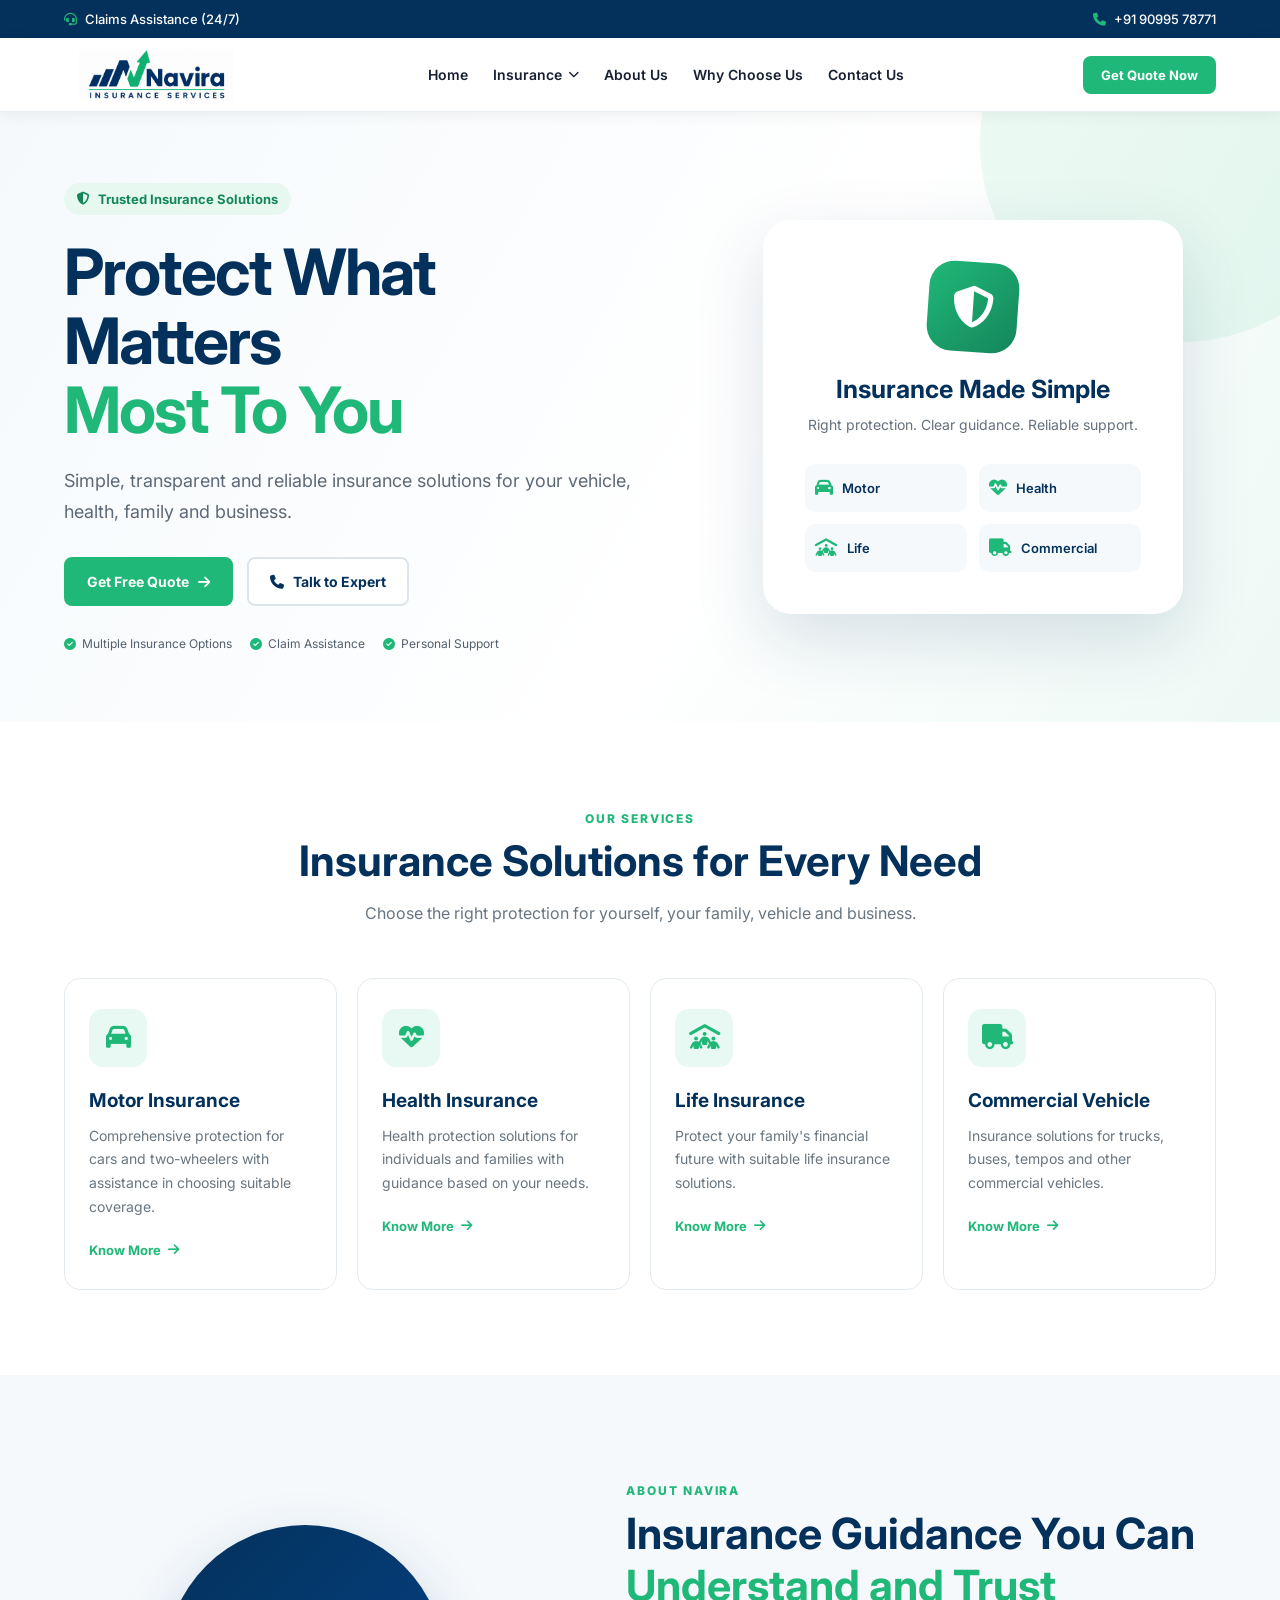
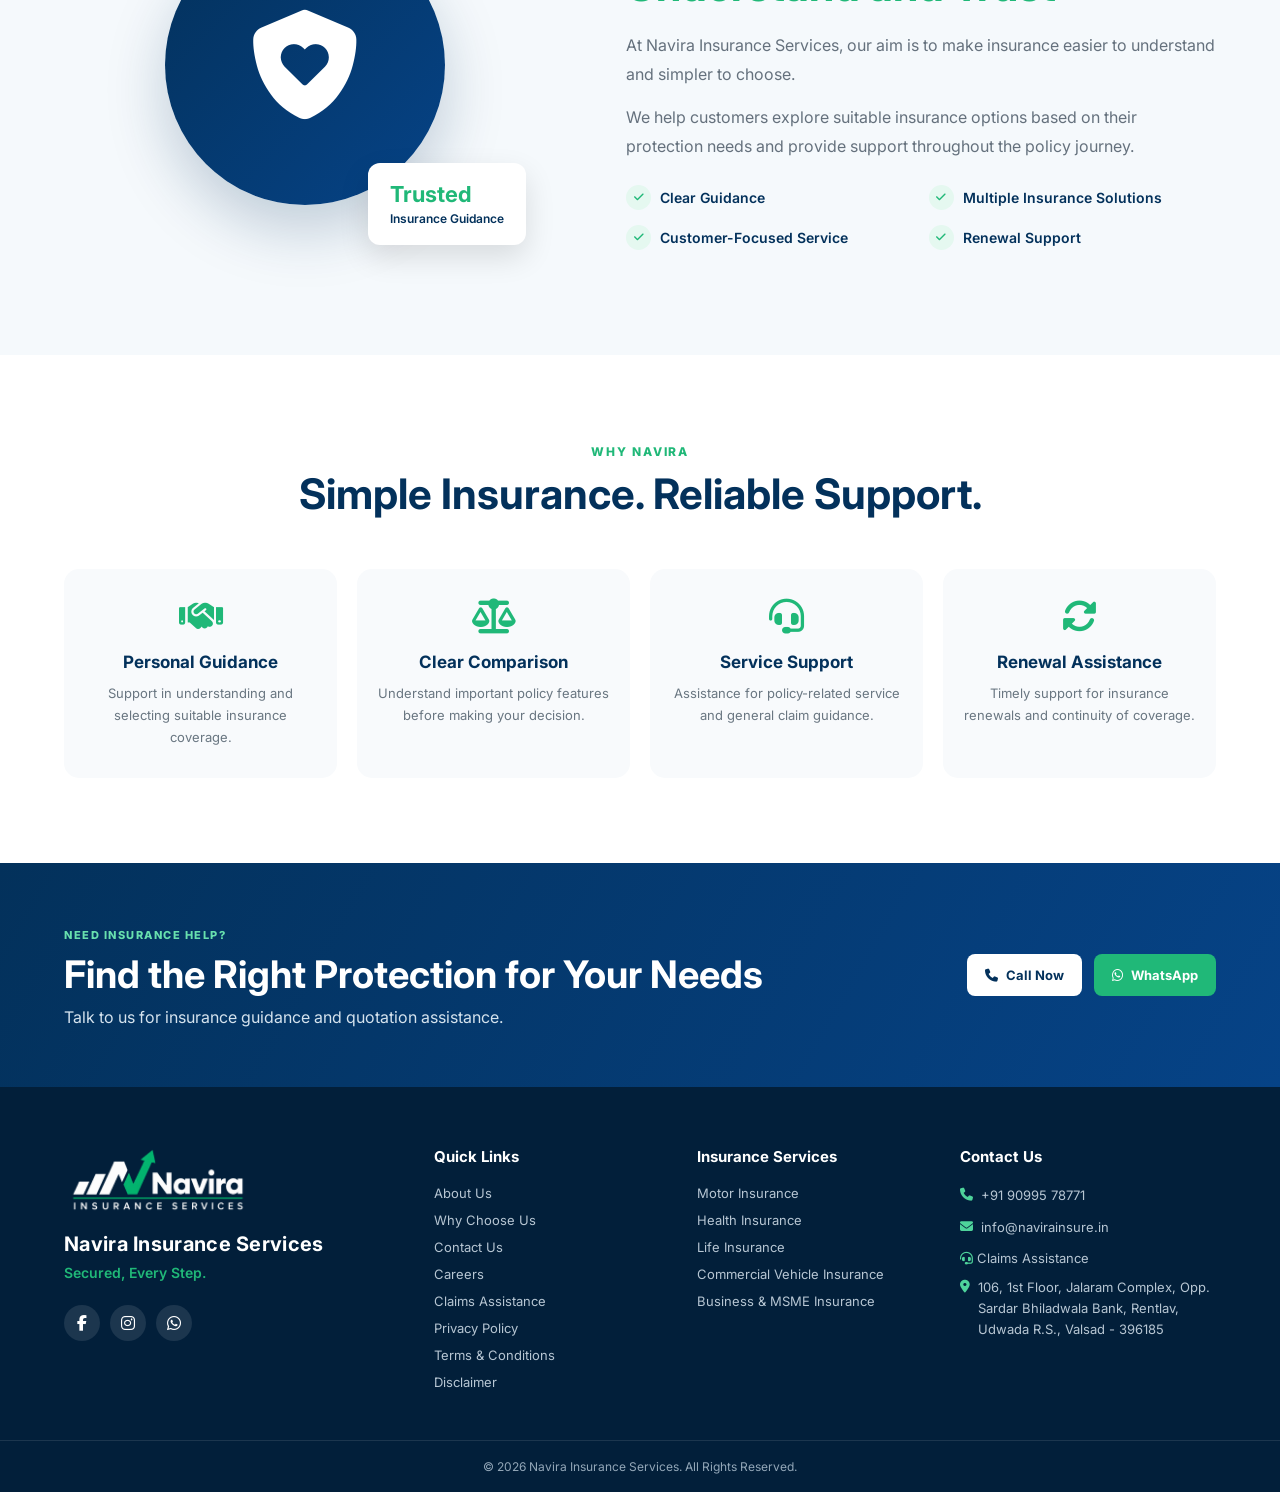
==== commit 571f3ae6: "Update contact icons and labels in index.html" ====
--- a/index.html
+++ b/index.html
@@ -71,10 +71,10 @@
         class="top-contact"
       >
 
-        <i class="fa-solid fa-envelope"></i>
+        <i class="fa-solid fa-headset"></i>
 
         <span>
-          info@navirainsure.in
+          Claims Assistance (24/7)
         </span>
 
       </a>
@@ -85,7 +85,7 @@
         class="top-contact"
       >
 
-        <i class="fa-solid fa-headset"></i>
+        <i class="fa-solid fa-phone"></i>
 
         <span>
           +91 90995 78771
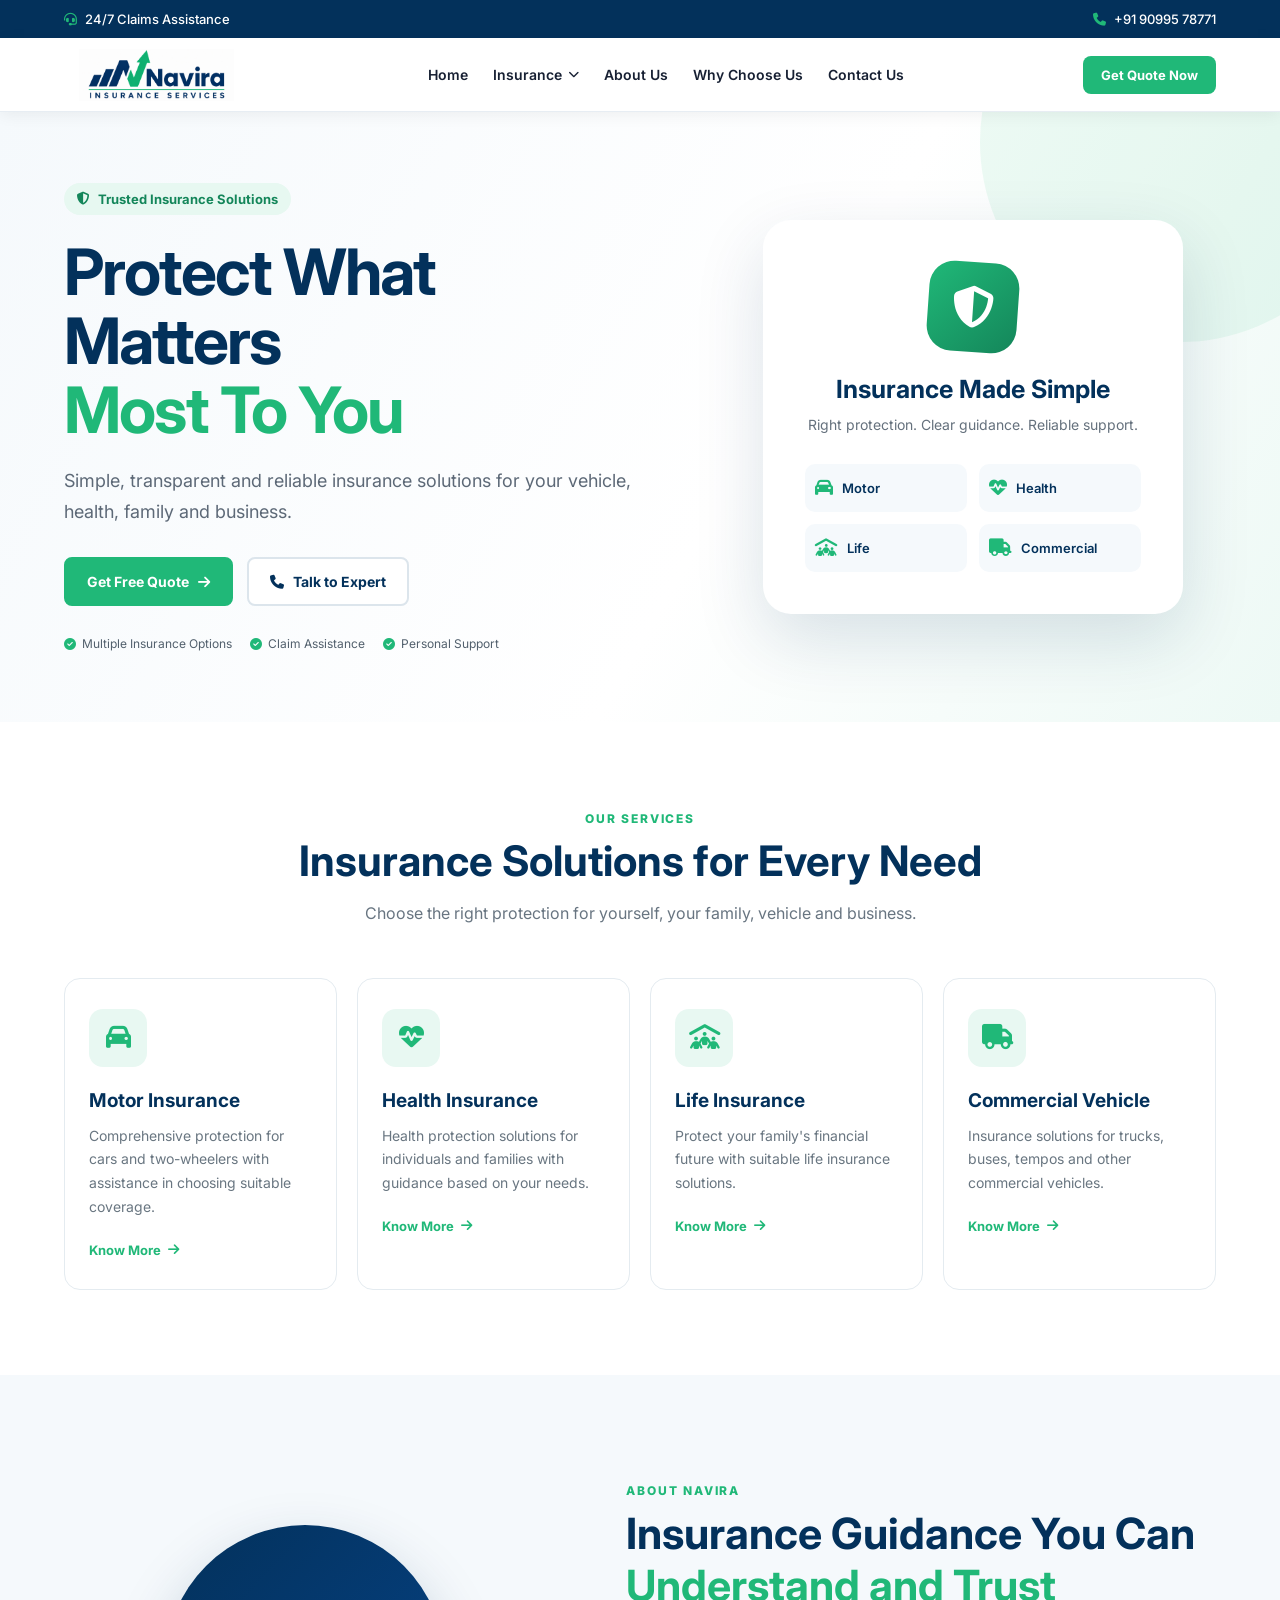
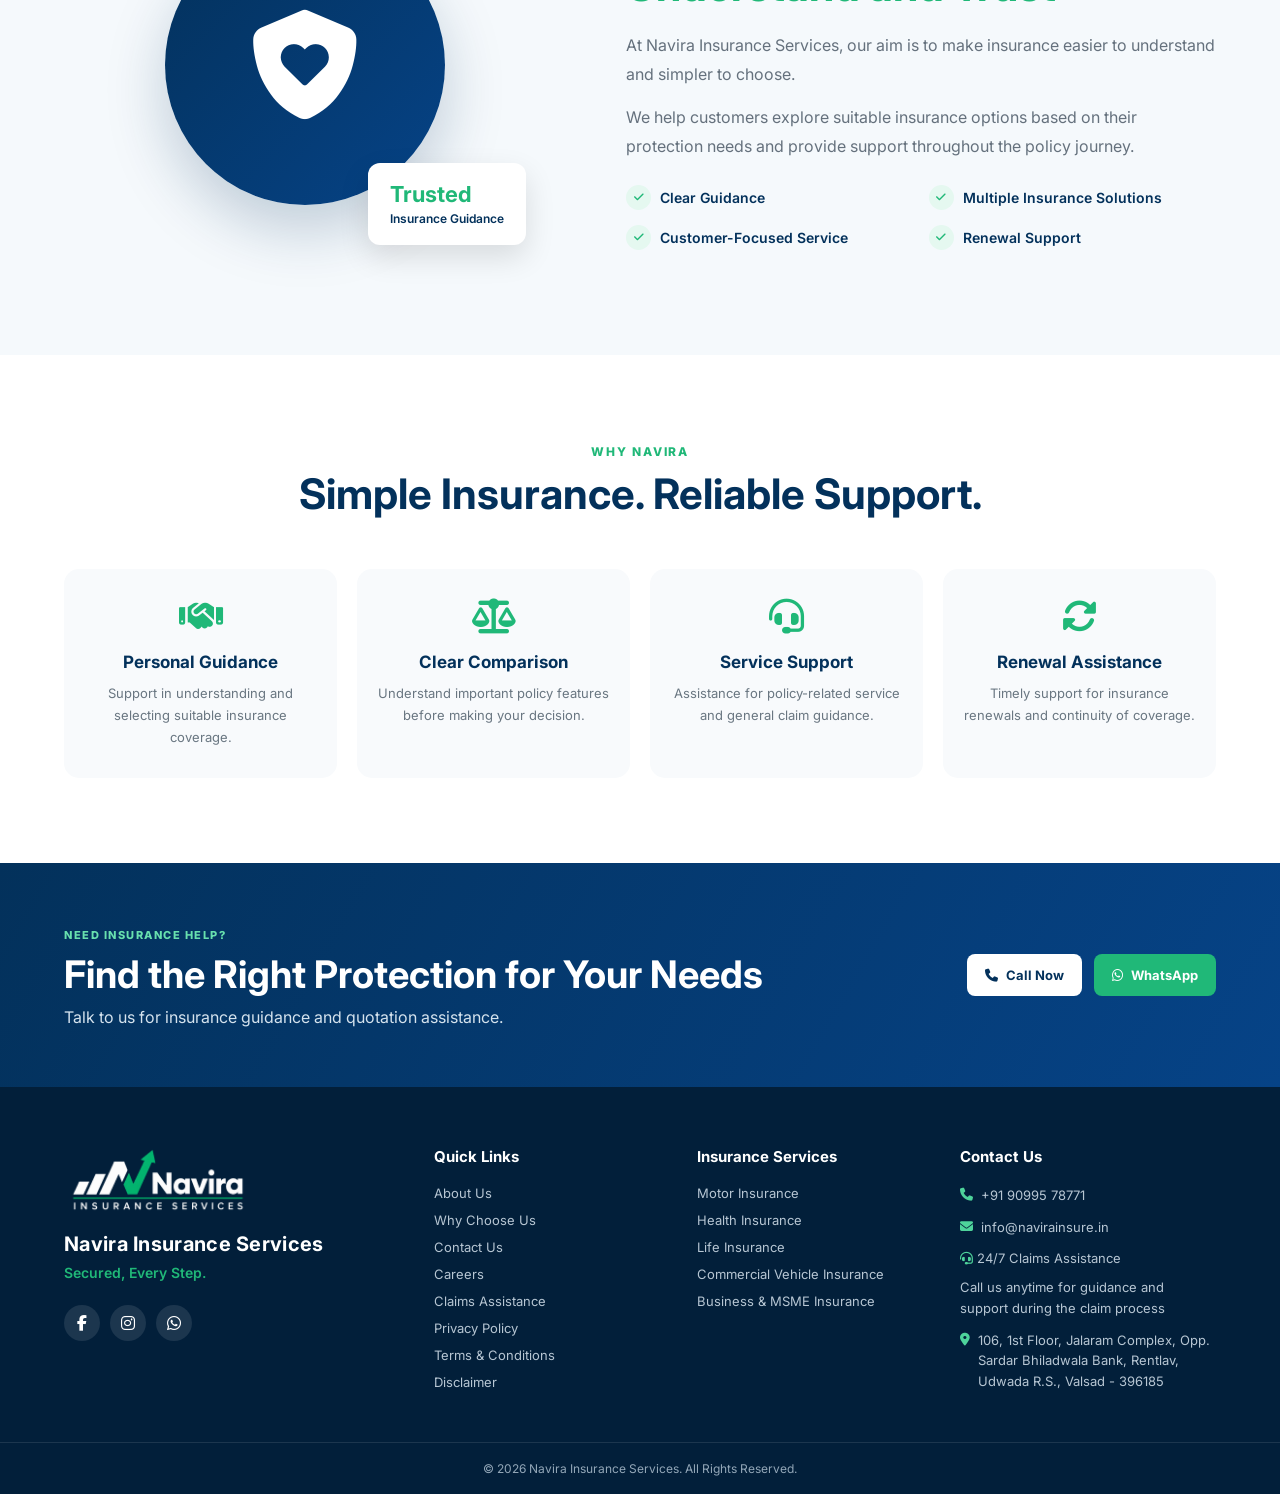
==== commit b460e3ce: "Revise claims assistance link and text Updated claims assistance links and text for clarity." ====
--- a/index.html
+++ b/index.html
@@ -67,14 +67,14 @@
 
 
       <a
-        href="mailto:info@navirainsure.in"
+        href="claims-assistance.html"
         class="top-contact"
       >
 
         <i class="fa-solid fa-headset"></i>
 
         <span>
-          Claims Assistance (24/7)
+          24/7 Claims Assistance
         </span>
 
       </a>
@@ -1084,9 +1084,10 @@
 
         <i class="fa-solid fa-headset"></i>
 
-        Claims Assistance
-
-      </a>
+        24/7 Claims Assistance
+
+      </a>
+      <p>Call us anytime for guidance and support during the claim process</p>
 
       <p>
 
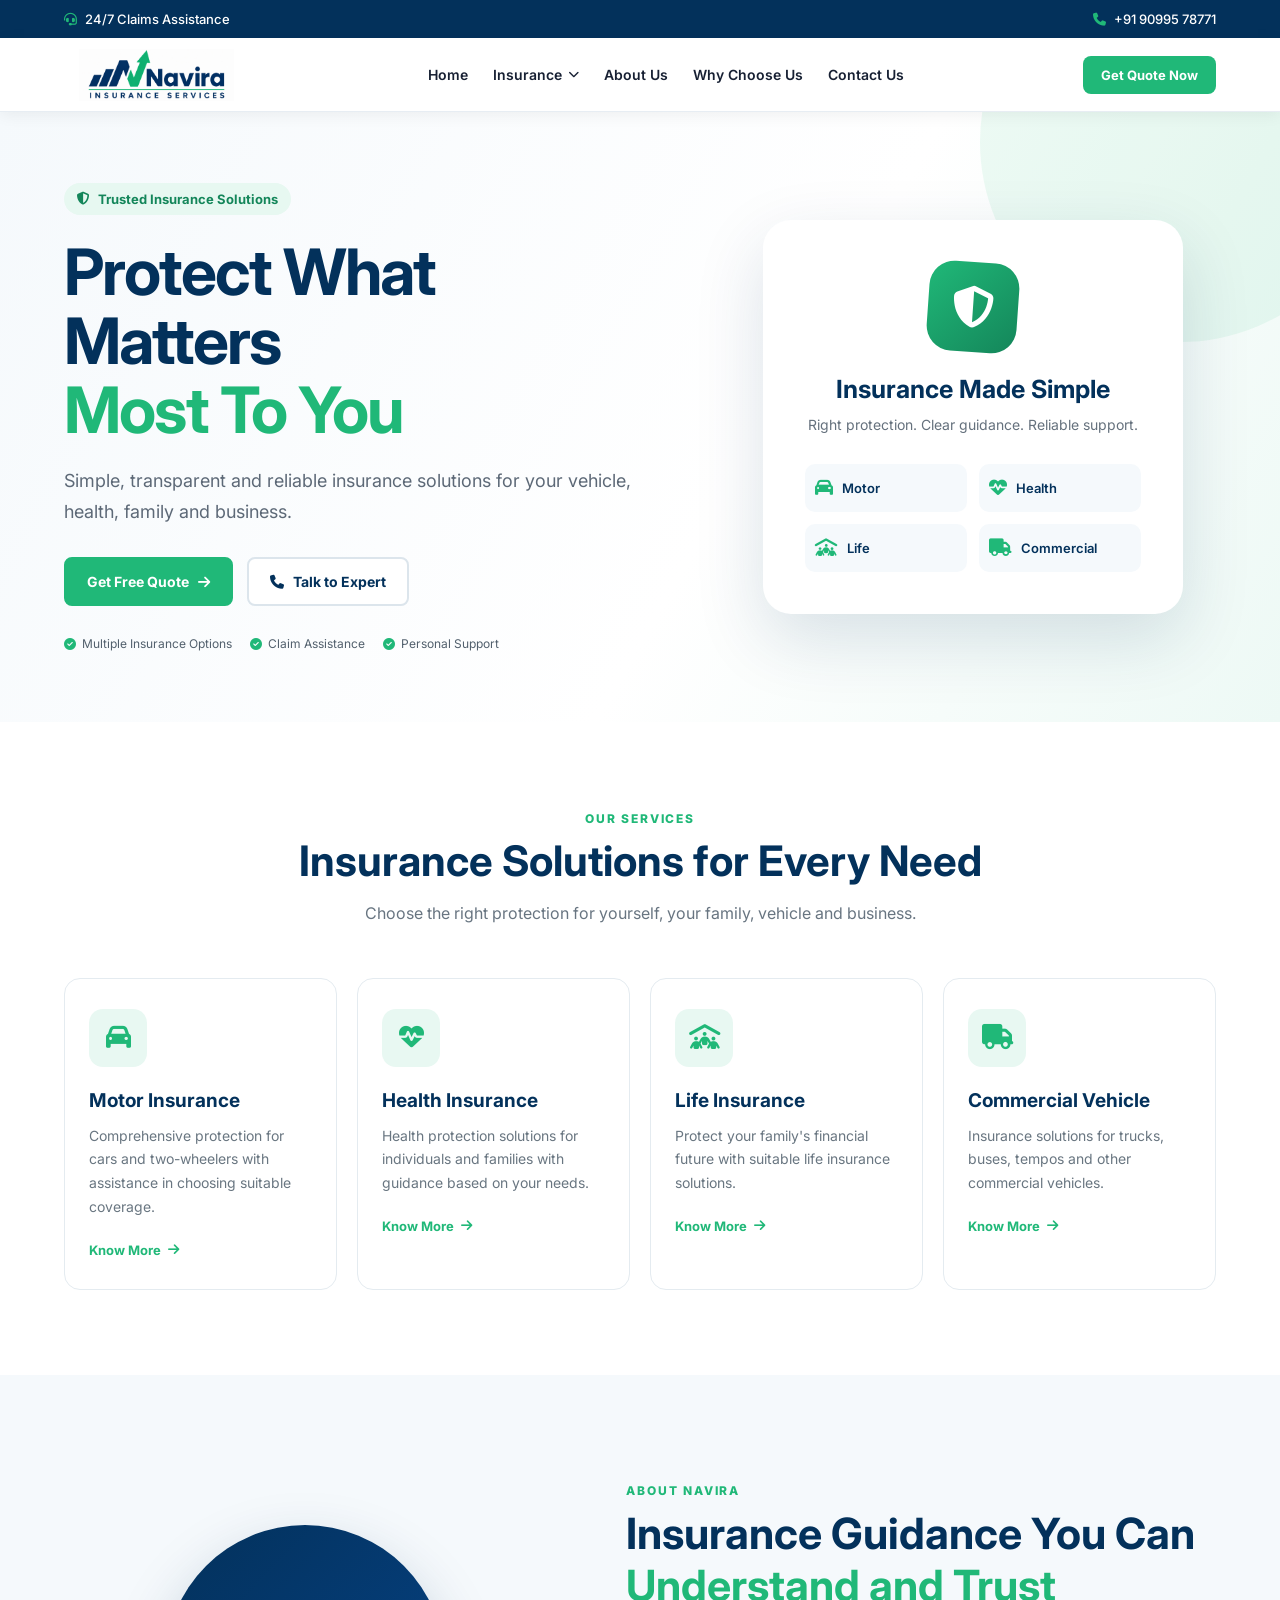
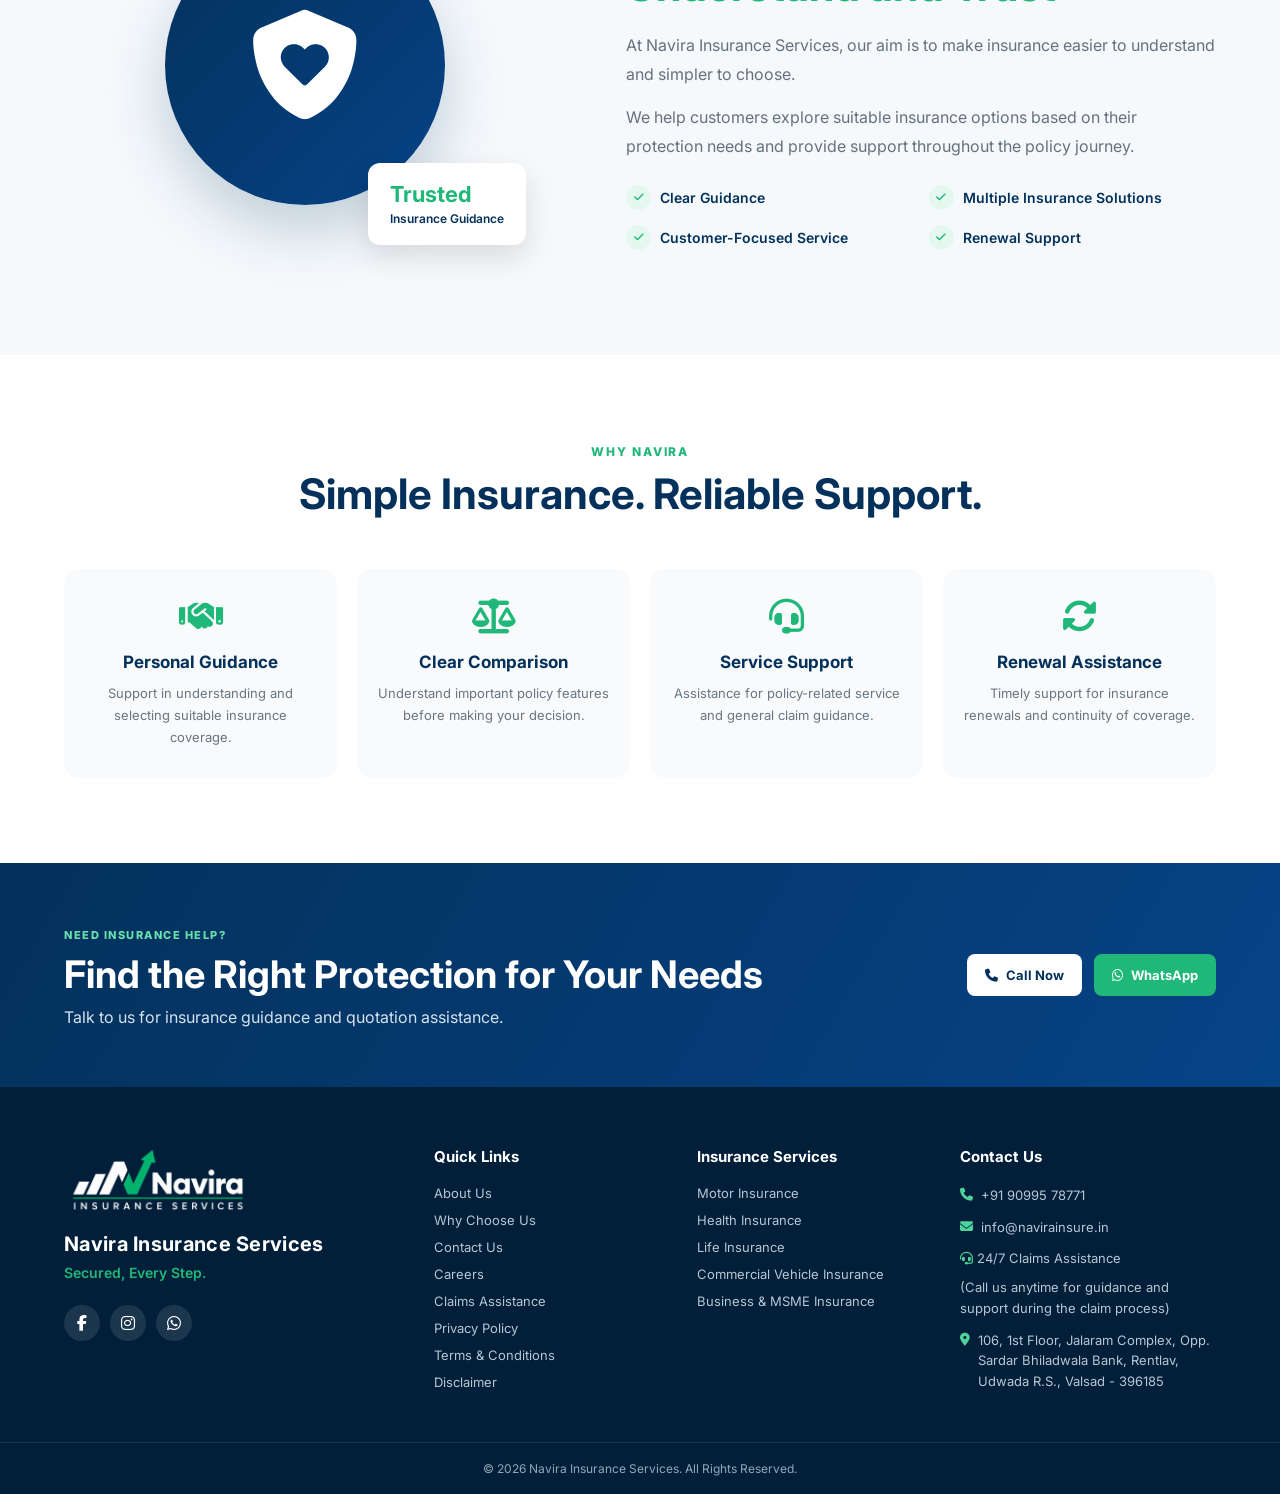
==== commit 64f5b00b: "Update paragraph text for claims assistance" ====
--- a/index.html
+++ b/index.html
@@ -1087,7 +1087,7 @@
         24/7 Claims Assistance
 
       </a>
-      <p>Call us anytime for guidance and support during the claim process</p>
+      <p>(Call us anytime for guidance and support during the claim process)</p>
 
       <p>
 
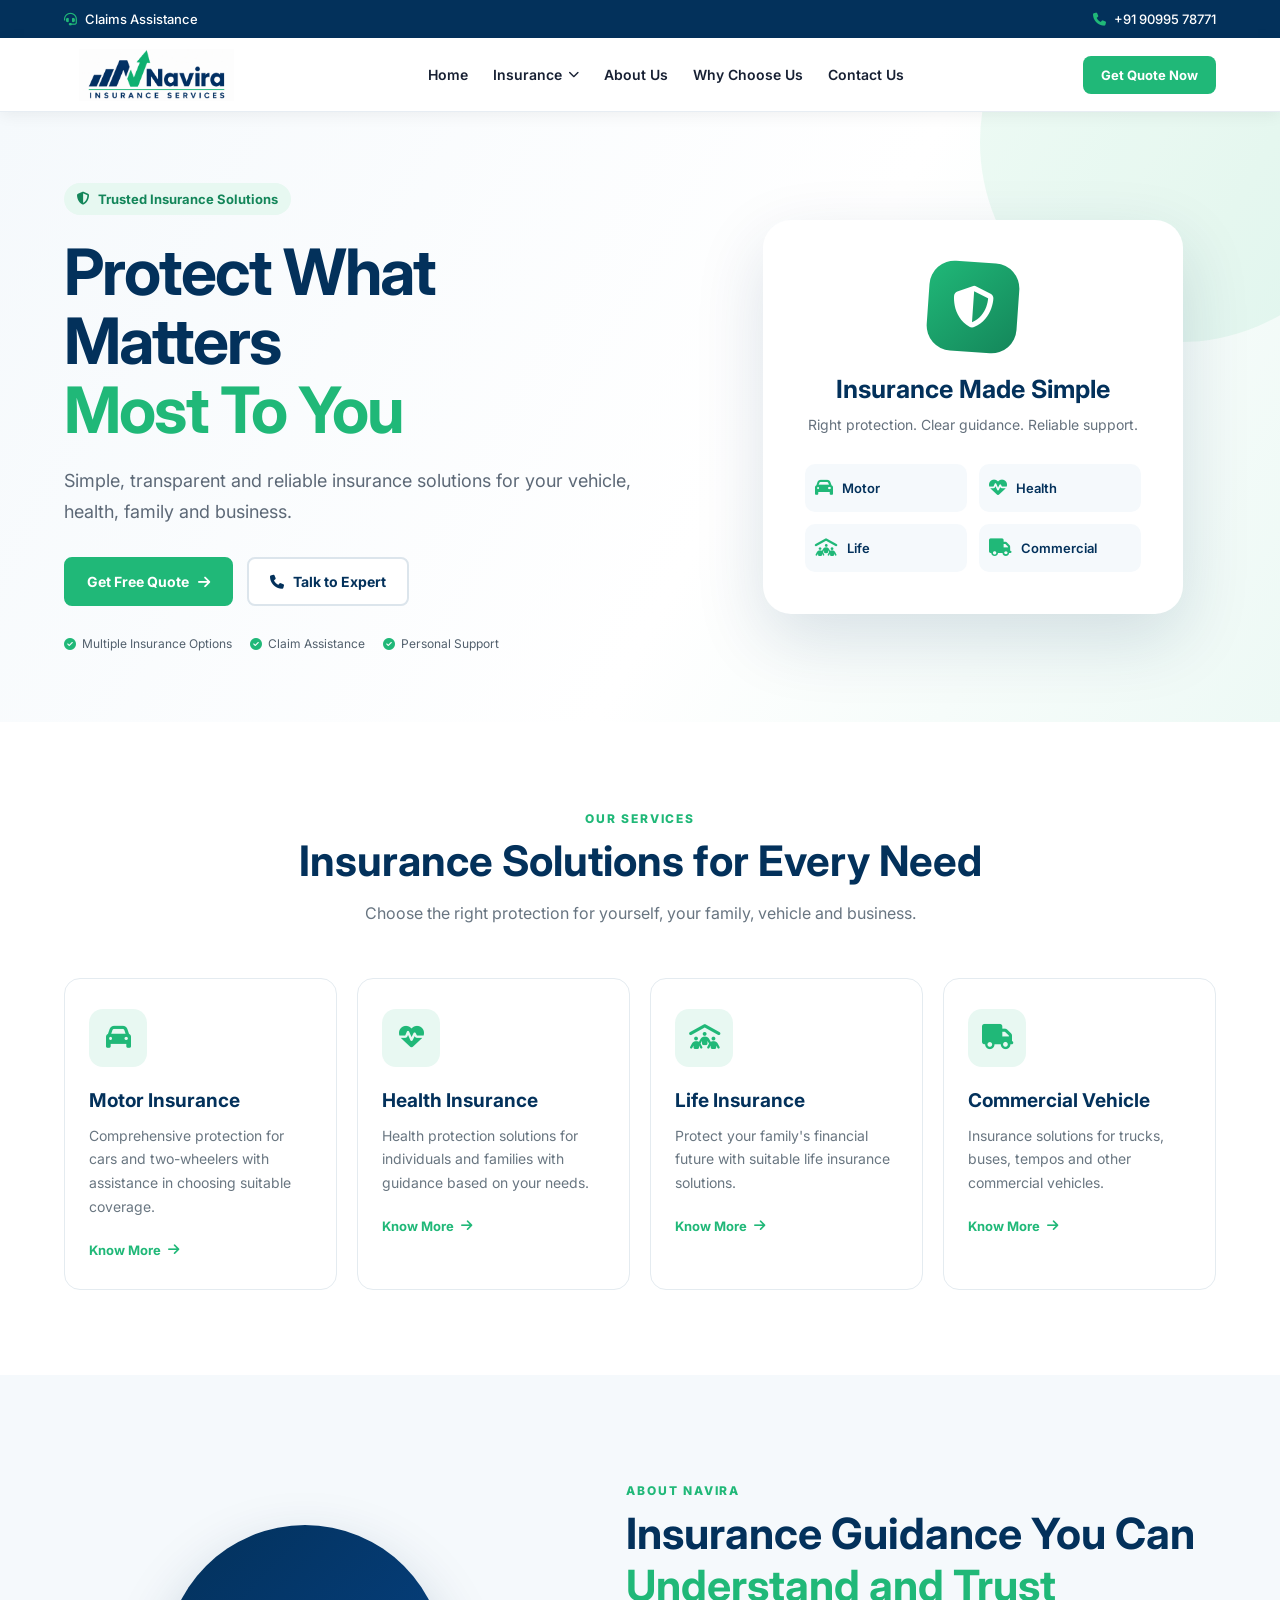
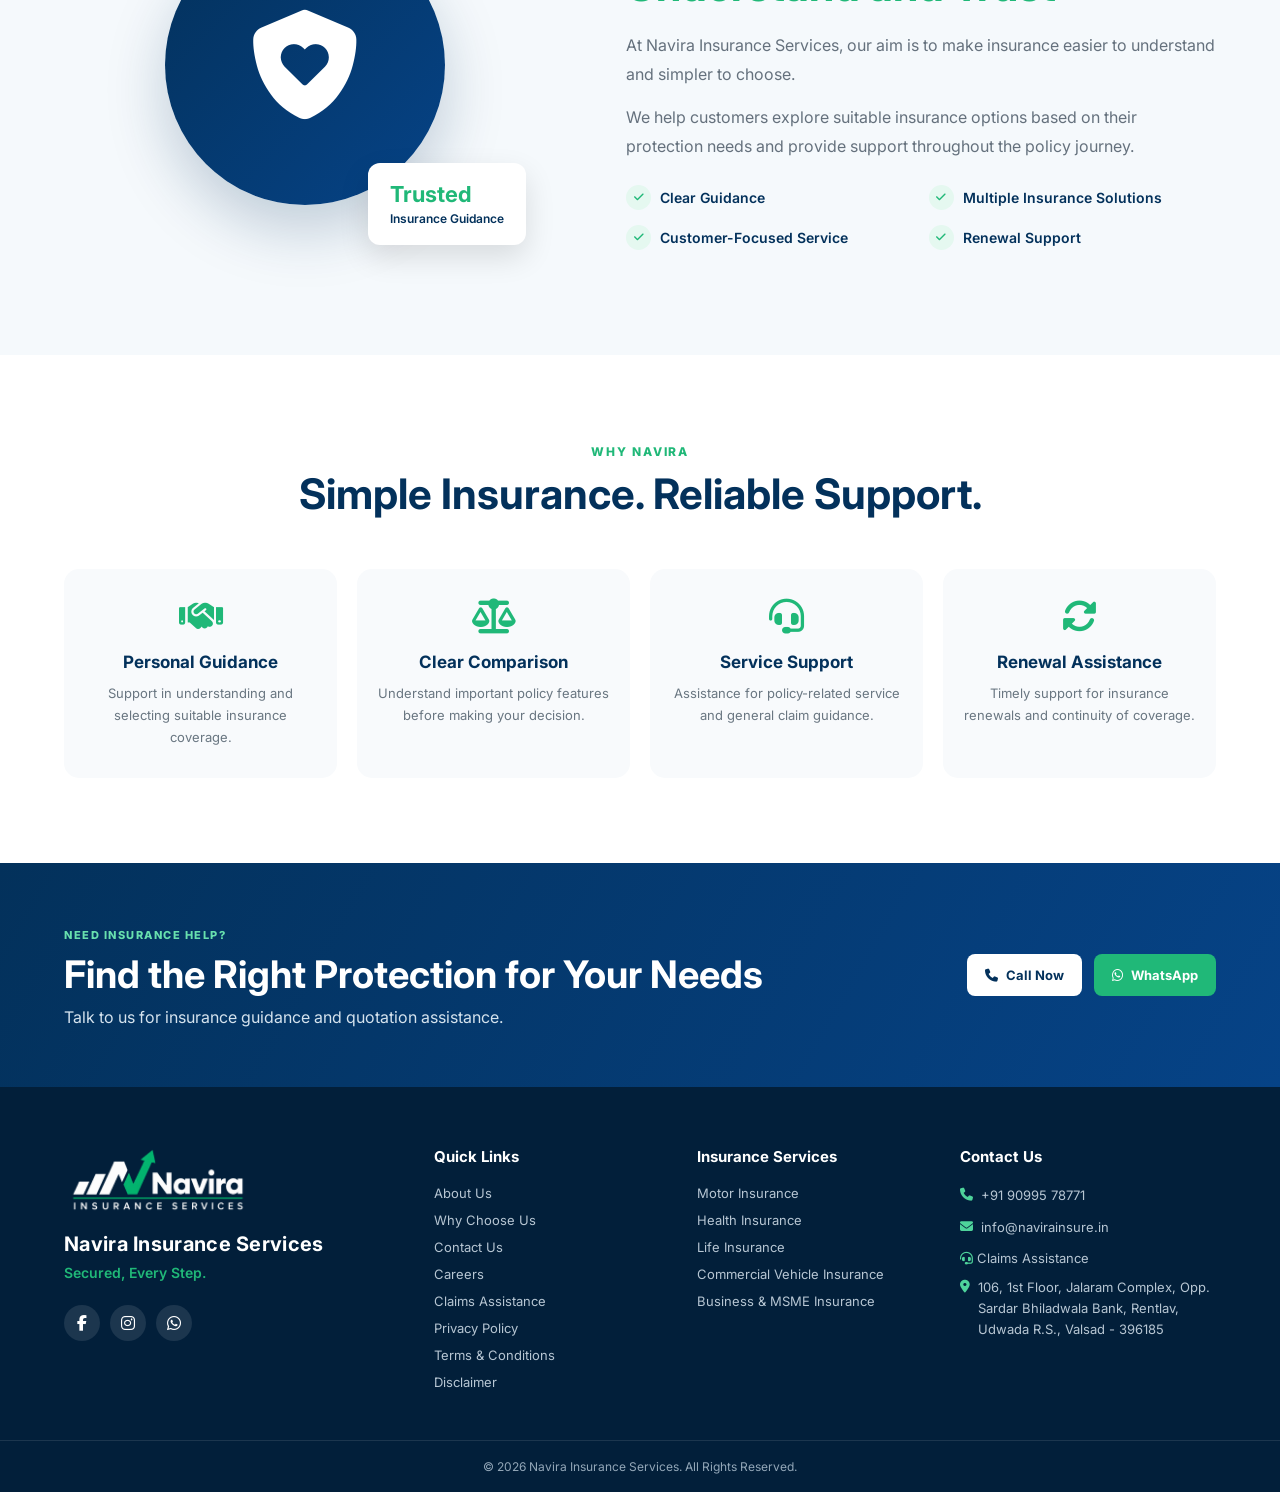
==== commit b1473db7: "Remove '24/7' from Claims Assistance text" ====
--- a/index.html
+++ b/index.html
@@ -74,7 +74,7 @@
         <i class="fa-solid fa-headset"></i>
 
         <span>
-          24/7 Claims Assistance
+          Claims Assistance
         </span>
 
       </a>
@@ -1084,10 +1084,9 @@
 
         <i class="fa-solid fa-headset"></i>
 
-        24/7 Claims Assistance
-
-      </a>
-      <p>(Call us anytime for guidance and support during the claim process)</p>
+        <span>Claims Assistance</span>
+
+      </a>
 
       <p>
 
